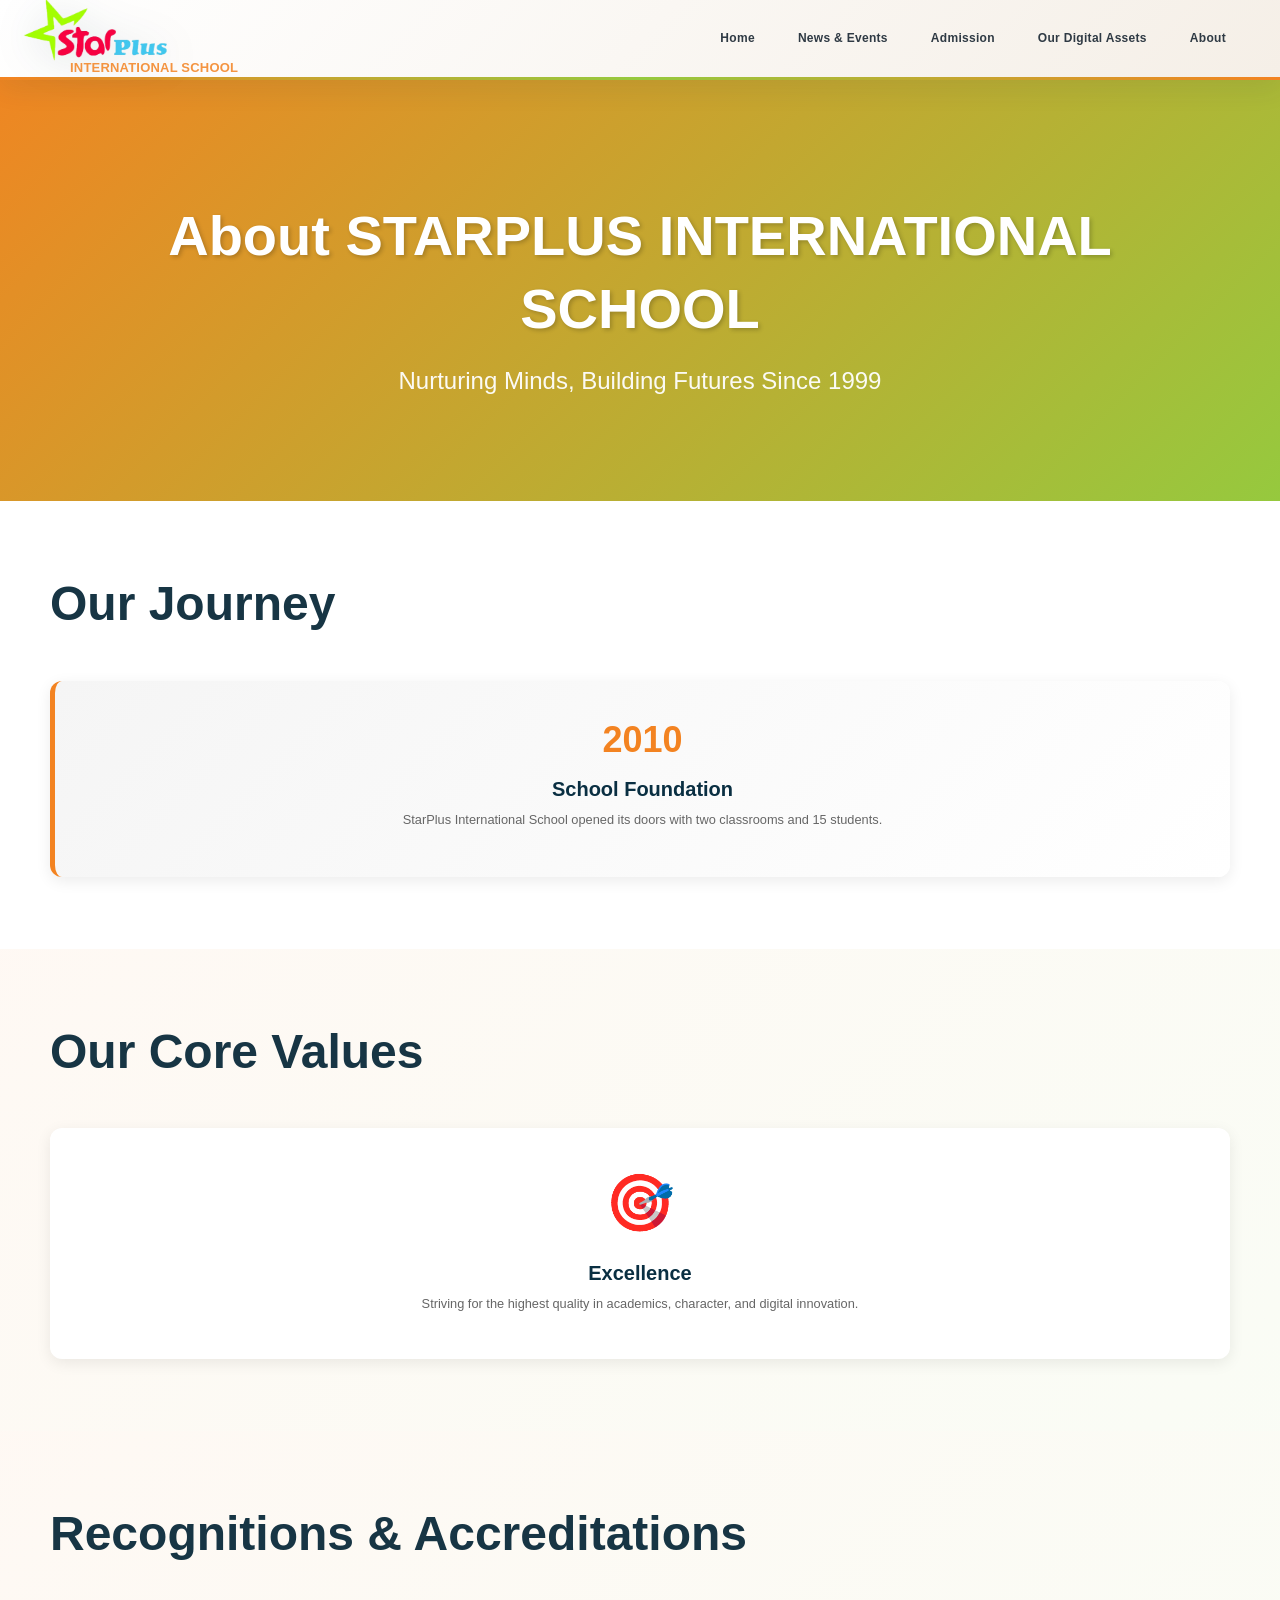
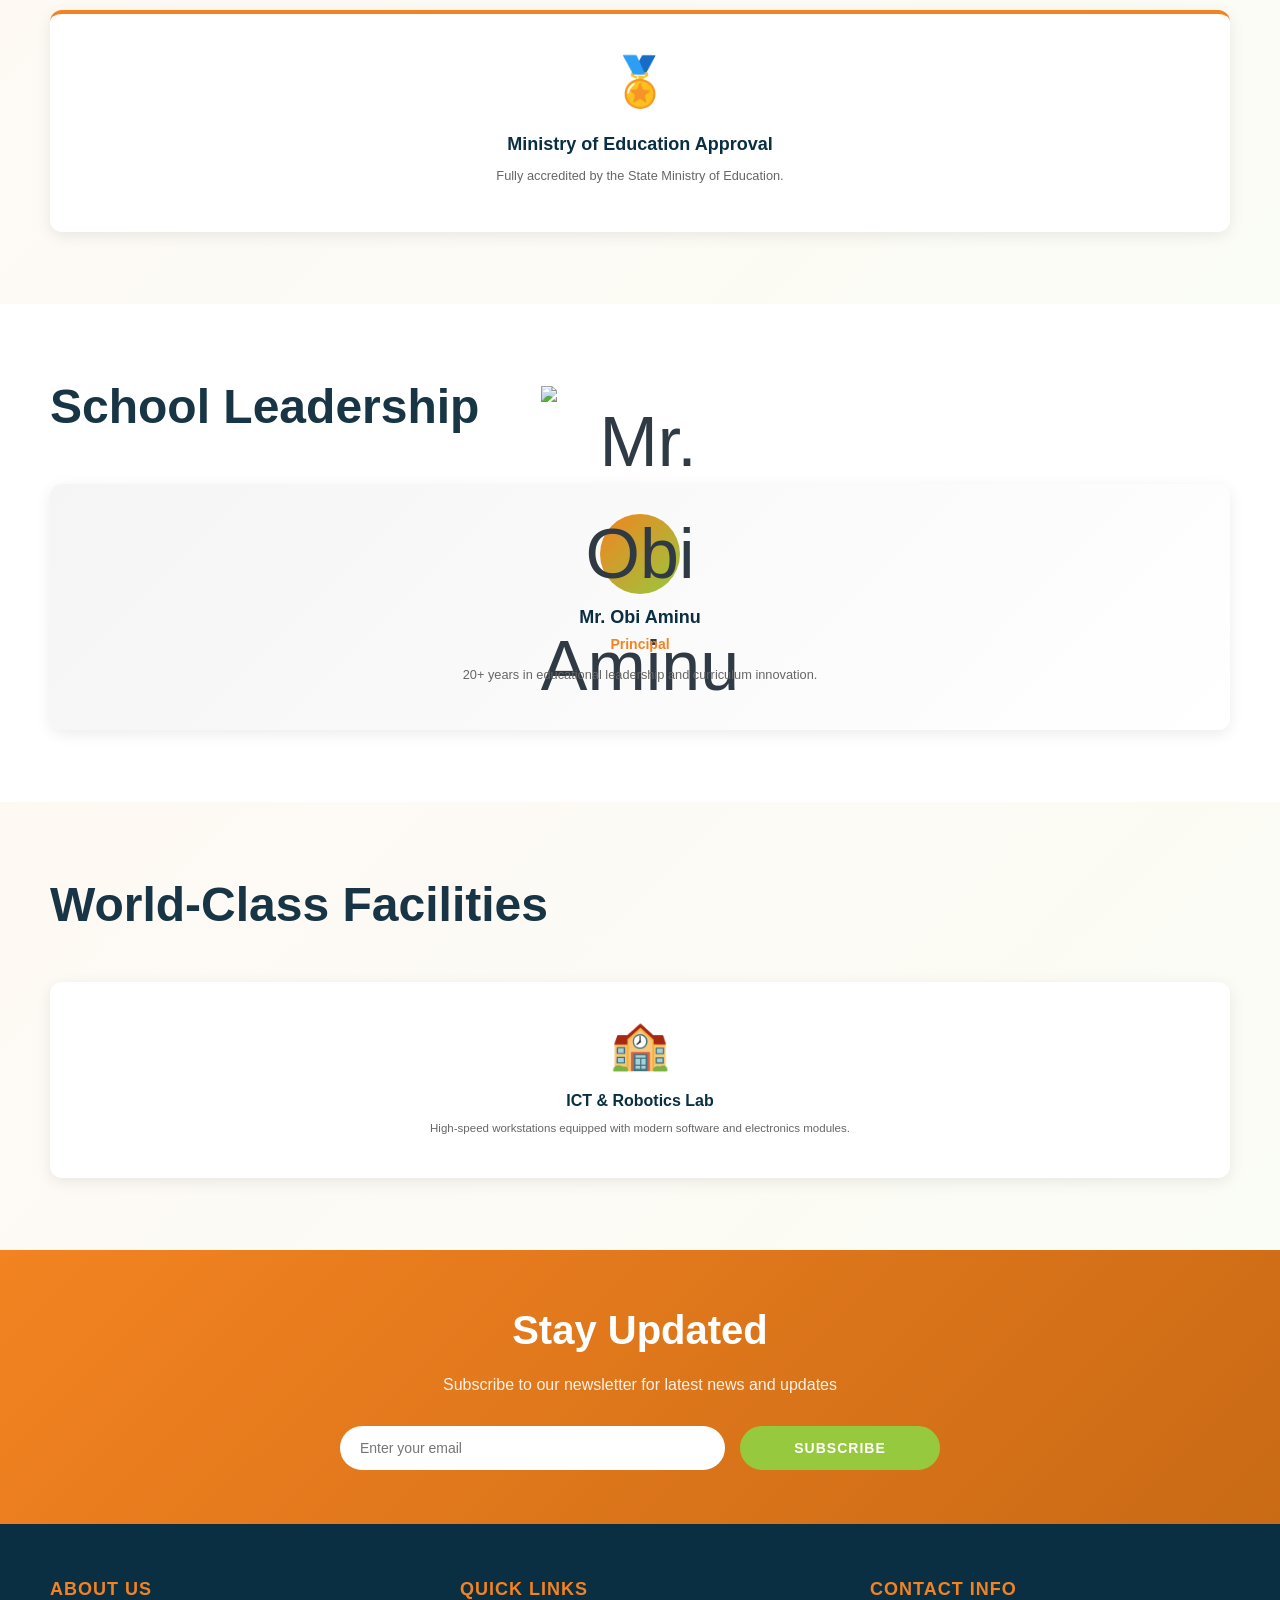
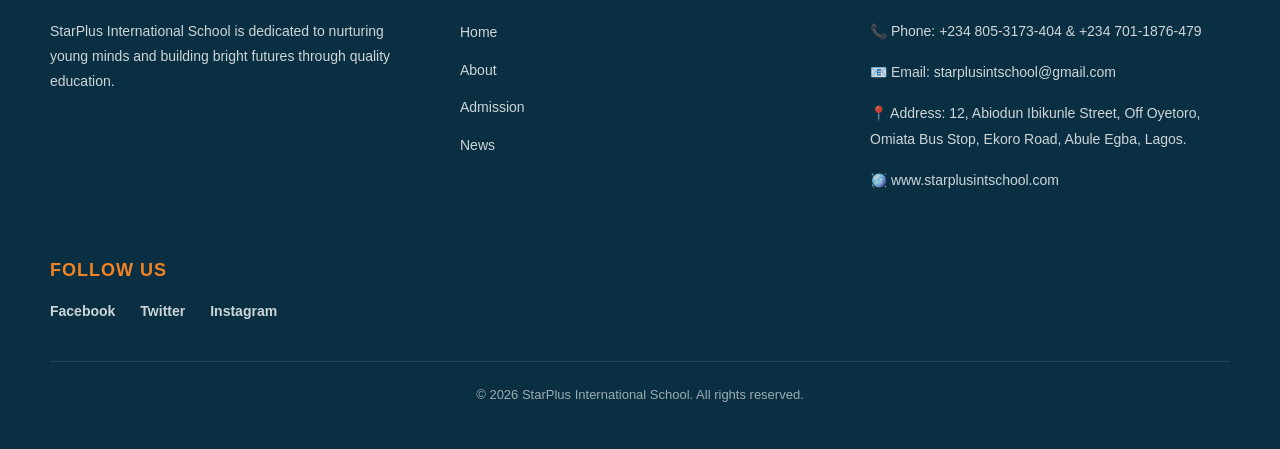
==== Desktop/Star Plus School mod/About.html @ 126be72b "Fix mobile navigation and update scripts" ====
<!doctype html>
<html lang="en">
  <head>
    <meta charset="UTF-8" />
    <meta name="viewport" content="width=device-width, initial-scale=1.0" />
    <title>About StarPlus International School</title>
    <link rel="icon" class="logo1" href="Star Plus Logo2 modified.png" />
    <link rel="stylesheet" href="Welcom Page.css" />
    <link rel="stylesheet" href="Home.css" />
    <link rel="stylesheet" href="About.css" />
  </head>
  <body>
    <div class="wholebody">
      <div class="headtab">
        <div class="name">
          <div class="sch">
            <img
              src="Star Plus Logo2 modified.png"
              alt=""
              class="Stp"
              data-image-key="images.logo"
            />
            <b class="Scho int">INTERNATIONAL SCHOOL</b>
          </div>
        </div>
        <div class="hamburger" id="hamburger">
          <span></span>
          <span></span>
          <span></span>
        </div>
        <div class="Tabs" id="navTabs">
          <a href="index.html">Home</a>
          <a href="news.html">News & Events</a>
          <a href="Admission.html">Admission</a>
          <a href="Digital Assets.html">Our Digital Assets</a>
          <a href="About.html" class="active">About</a>
          <!-- <a href="Welcome Page.html">Sign/Login</a> -->
        </div>
      </div>

      <!-- Hero Section -->
      <div id="hero" class="about-hero">
        <div class="hero-content">
          <h1 data-content-key="about.heroTitle">
            About STARPLUS INTERNATIONAL SCHOOL
          </h1>
          <p data-content-key="about.heroText">
            Nurturing Minds, Building Futures Since 1999
          </p>
        </div>
      </div>

      <!-- School History Section -->
      <div class="history-section">
        <h2 class="section-title" data-content-key="about.journeyHeading">
          Our Journey
        </h2>
        <div class="history-container">
          <div class="history-item">
            <div class="history-year">1999</div>
            <h3>Founded</h3>
            <p>
              STARPLUS INTERNATIONAL SCHOOL was established with a vision to
              provide quality education to primary school students in a
              nurturing environment.
            </p>
          </div>
          <div class="history-item">
            <div class="history-year">2005</div>
            <h3>Expansion</h3>
            <p>
              Added new classrooms and modern facilities to accommodate growing
              student population and enhance learning experience.
            </p>
          </div>
          <div class="history-item">
            <div class="history-year">2012</div>
            <h3>Technology Integration</h3>
            <p>
              Introduced computer labs and digital learning platforms to
              revolutionize teaching and learning methodologies.
            </p>
          </div>
          <div class="history-item">
            <div class="history-year">2020</div>
            <h3>Digital Transformation</h3>
            <p>
              Successfully transitioned to hybrid learning during pandemic,
              implementing virtual classrooms and online assessment systems.
            </p>
          </div>
          <div class="history-item">
            <div class="history-year">2024</div>
            <h3>Innovation Excellence</h3>
            <p>
              Achieved recognition as one of the best primary schools with
              AI-powered learning and secure digital infrastructure.
            </p>
          </div>
        </div>
      </div>

      <!-- Core Values Section -->
      <div class="values-section">
        <h2 class="section-title" data-content-key="about.valuesHeading">
          Our Core Values
        </h2>
        <div class="values-grid">
          <div class="value-card">
            <div class="value-icon">🎯</div>
            <h3>Excellence</h3>
            <p>
              We strive for excellence in all aspects of education and personal
              development.
            </p>
          </div>
          <div class="value-card">
            <div class="value-icon">🤝</div>
            <h3>Integrity</h3>
            <p>
              We uphold honesty, accountability, and ethical conduct in
              everything we do.
            </p>
          </div>
          <div class="value-card">
            <div class="value-icon">🌍</div>
            <h3>Global Perspective</h3>
            <p>
              We prepare students to thrive as responsible global citizens in a
              diverse world.
            </p>
          </div>
          <div class="value-card">
            <div class="value-icon">💡</div>
            <h3>Innovation</h3>
            <p>
              We embrace creative thinking and modern approaches to education
              and problem-solving.
            </p>
          </div>
          <div class="value-card">
            <div class="value-icon">❤️</div>
            <h3>Compassion</h3>
            <p>
              We foster a caring community where every student feels valued and
              supported.
            </p>
          </div>
          <div class="value-card">
            <div class="value-icon">🏆</div>
            <h3>Achievement</h3>
            <p>
              We celebrate successes and encourage continuous personal and
              academic growth.
            </p>
          </div>
        </div>
      </div>

      <!-- Accreditations & Awards Section -->
      <div class="awards-section">
        <h2 class="section-title" data-content-key="about.awardsHeading">
          Recognitions & Accreditations
        </h2>
        <div class="awards-container">
          <div class="award-card">
            <div class="award-icon">🏆</div>
            <h3>Best Primary School</h3>
            <p>National Education Excellence Award 2023</p>
          </div>
          <div class="award-card">
            <div class="award-icon">⭐</div>
            <h3>Digital Innovation</h3>
            <p>Tech-Forward Education Initiative 2024</p>
          </div>
          <div class="award-card">
            <div class="award-icon">✅</div>
            <h3>ISO Certified</h3>
            <p>Quality Management System ISO 9001:2015</p>
          </div>
          <div class="award-card">
            <div class="award-icon">🌟</div>
            <h3>Top Performer</h3>
            <p>Student Achievement Index 2024</p>
          </div>
        </div>
      </div>

      <!-- Leadership Section -->
      <div class="leadership-section">
        <h2 class="section-title" data-content-key="about.leadershipHeading">
          School Leadership
        </h2>
        <div class="leadership-grid">
          <div class="leader-card">
            <div class="leader-image">👨‍💼</div>
            <h3>Mr. Obi Aminu</h3>
            <p class="leader-title">Principal</p>
            <p class="leader-bio">
              20+ years of experience in educational leadership and curriculum
              innovation. Founder and visionary behind StarPlus' success.
            </p>
          </div>
          <div class="leader-card">
            <div class="leader-image">👩‍💼</div>
            <h3>Mrs. Chinyere Okafor</h3>
            <p class="leader-title">Vice Principal (Academics)</p>
            <p class="leader-bio">
              Expert in curriculum development with focus on student-centered
              learning approaches and academic excellence.
            </p>
          </div>
          <div class="leader-card">
            <div class="leader-image">👨‍💼</div>
            <h3>Dr. Adedayo Ogunbayo</h3>
            <p class="leader-title">Director of Technology</p>
            <p class="leader-bio">
              PhD in Educational Technology, driving digital transformation and
              innovation in teaching methodologies.
            </p>
          </div>
        </div>
      </div>

      <!-- Facilities Showcase -->
      <div class="facilities-showcase">
        <h2 class="section-title" data-content-key="about.facilitiesHeading">
          World-Class Facilities
        </h2>
        <div class="facilities-grid">
          <div class="facility-showcase">
            <div class="facility-img">🏫</div>
            <h3>Modern Classrooms</h3>
            <p>
              16 multimedia-equipped classrooms with interactive whiteboards and
              ergonomic furniture.
            </p>
          </div>
          <div class="facility-showcase">
            <div class="facility-img">📚</div>
            <h3>Digital Library</h3>
            <p>
              5000+ physical books and access to online learning resources and
              educational databases.
            </p>
          </div>
          <div class="facility-showcase">
            <div class="facility-img">🔬</div>
            <h3>Science Labs</h3>
            <p>
              Fully equipped laboratories for Physics, Chemistry, and Biology
              with latest equipment.
            </p>
          </div>
          <div class="facility-showcase">
            <div class="facility-img">💻</div>
            <h3>Computer Centers</h3>
            <p>
              2 fully networked computer labs with high-speed internet and
              specialized software.
            </p>
          </div>
          <div class="facility-showcase">
            <div class="facility-img">🎨</div>
            <h3>Art Studios</h3>
            <p>
              Creative spaces for visual arts, music, and drama with
              professional equipment.
            </p>
          </div>
          <div class="facility-showcase">
            <div class="facility-img">⚽</div>
            <h3>Sports Complex</h3>
            <p>
              Full-sized sports field, basketball court, and indoor games arena.
            </p>
          </div>
        </div>
      </div>

      <!-- Newsletter Section -->
      <div class="newsletter-section">
        <h2>Stay Updated</h2>
        <p>Subscribe to our newsletter for latest news and updates</p>
        <form class="newsletter-form">
          <input type="email" placeholder="Enter your email" required />
          <button type="submit">Subscribe</button>
        </form>
      </div>

      <!-- Footer -->
      <footer class="footer">
        <div class="footer-content">
          <div class="footer-section">
            <h4>About Us</h4>
            <p>
              StarPlus International School is dedicated to nurturing young
              minds and building bright futures through quality education.
            </p>
          </div>
          <div class="footer-section">
            <h4>Quick Links</h4>
            <ul>
              <li><a href="index.html">Home</a></li>
              <li><a href="About.html">About</a></li>
              <li><a href="Admission.html">Admission</a></li>
              <li><a href="news.html">News</a></li>
            </ul>
          </div>
          <div class="footer-section">
            <h4>Contact Info</h4>
            <p>📞 Phone: +234 805-3173-404 & +234 701-1876-479</p>
            <p>📧 Email: starplusintschool@gmail.com</p>
            <p>
              📍 Address: 12, Abiodun Ibikunle Street, Off Oyetoro, Omiata Bus
              Stop, Ekoro Road, Abule Egba, Lagos.
            </p>
            <p>🪩 www.starplusintschool.com</p>
          </div>
          <div class="footer-section">
            <h4>Follow Us</h4>
            <div class="social-links">
              <a href="#">Facebook</a>
              <a href="#">Twitter</a>
              <a href="#">Instagram</a>
            </div>
          </div>
        </div>
        <div class="footer-bottom">
          <p>&copy; 2026 StarPlus International School. All rights reserved.</p>
        </div>
      </footer>

      <!-- Back to Top Button -->
      <a href="#hero"><button class="back-to-top" id="backToTop">↑</button></a>
    </div>
    <!-- Correct Sequential Script Loading -->
    <script src="content-store.js"></script>
    <script src="content-manager.js"></script>
    <script src="app.js"></script>
    <script src="About.js"></script>
    <!-- Ensure this is included -->
    <script src="Home.js"></script>
  </body>
</html>
---- Desktop/Star Plus School mod/Home.css ----
/* ============================================
   PROFESSIONAL RESPONSIVE DESIGN SYSTEM v1.0
   Production-Ready CSS for Dominion Primary School
   ============================================ */

/* CSS Reset & Base Styles */
* {
  margin: 0;
  padding: 0;
  box-sizing: border-box;
}

html {
  scroll-behavior: smooth;
  font-size: 16px;
  scrollbar-width: none; /* Firefox */
  -ms-overflow-style: none; /* IE and Edge */
}

html::-webkit-scrollbar {
  display: none; /* Chrome, Safari and Opera */
}

body {
  font-family: "Segoe UI", Tahoma, Geneva, Verdana, sans-serif;
  line-height: 1.6;
  color: var(--text-dark);
  background: linear-gradient(180deg, var(--surface) 0%, #f8f5ef 100%);
}

/* Color Palette */
:root {
  --primary: #f38321;
  --primary-dark: #c96a15;
  --secondary: #96c93e;
  --secondary-dark: #769d2d;
  --accent: #f38321;
  --dark-blue: #0a2f42;
  --ink: #173544;
  --muted: #64707b;
  --surface: #fcfaf7;
  --surface-alt: #f5efe7;
  --surface-soft: #f4f8ea;
  --light-gray: #f5f5f5;
  --white: #ffffff;
  --text-dark: #2f3a44;
  --text-light: #6b7280;
  --border-light: #e8e1d8;
  --shadow-sm: 0 2px 8px rgba(23, 53, 68, 0.08);
  --shadow-md: 0 5px 15px rgba(23, 53, 68, 0.12);
  --shadow-lg: 0 10px 30px rgba(23, 53, 68, 0.16);
  --transition: all 0.3s cubic-bezier(0.4, 0, 0.2, 1);
}

/* ============================================
   TYPOGRAPHY & GENERAL STYLES
   ============================================ */
h1,
h2,
h3,
h4,
h5,
h6 {
  font-weight: 600;
  line-height: 1.3;
  margin-bottom: 1rem;
}

p {
  margin-bottom: 1rem;
  line-height: 1.7;
}

a {
  color: var(--primary);
  text-decoration: none;
  transition: var(--transition);
}

a:hover {
  color: var(--primary-dark);
}

/* ============================================
   CONTAINER & LAYOUT
   ============================================ */

.wholebody {
  width: 100%;
  margin: 0;
  padding: 0;
  overflow-x: hidden;
  background: var(--white);
}

.container {
  width: 100%;
  max-width: 1400px;
  margin: 0 auto;
  padding: 0 20px;
}

/* ============================================
   HEADER & NAVIGATION
   ============================================ */
.headtab {
  height: clamp(50px, 20vh, 80px);
  width: 100%;
  display: flex;
  align-items: center;
  justify-content: space-between;
  padding: clamp(8px, 1.5vh, 14px) clamp(15px, 4vw, 40px);
  background: linear-gradient(135deg, var(--white) 0%, var(--surface-alt) 100%);
  box-shadow: 0 8px 28px rgba(23, 53, 68, 0.09);
  position: fixed;
  top: 0;
  z-index: 100;
  transition: var(--transition);
  border-bottom: 3px solid transparent;
  border-image: linear-gradient(
      90deg,
      var(--primary),
      var(--secondary),
      var(--primary)
    )
    1;
  backdrop-filter: blur(10px);
  -webkit-backdrop-filter: blur(10px);
}

.headtab:hover {
  box-shadow: 0 12px 36px rgba(243, 131, 33, 0.12);
}

.name {
  top: 15px;
  left: -4px;
  display: flex;
  align-items: center;
  gap: clamp(10px, 2.2vw, 18px);
  flex-shrink: 0;
  cursor: pointer;
  transition: var(--transition);
  transform: scaleX(1);
  color: #f38321;
}

/* .name:hover {
  transform: translateY(-2px);
} */

.name img {
  height: clamp(38px, 6vh, 60px);
  width: auto;
  object-fit: contain;
  filter: drop-shadow(0 2px 8px rgba(10, 47, 66, 0.15));
  transition: var(--transition);
}

.name img:hover {
  filter: drop-shadow(0 4px 12px rgba(243, 131, 33, 0.25));
}

.sch {
  display: flex;
  flex-direction: column;
  gap: 2px;
  justify-content: center;
  margin-left: -70px;
  margin-top: 10px;
}

.Stp {
  transform: scale(2.5);
  /* margin-top: -18px; */
}

.sch b {
  font-size: clamp(8px, 1.5vw, 13px);
  color: var(--ink);
  font-weight: 800;
  letter-spacing: 0.2px;
  margin-bottom: 1px;
}

.Scho {
  margin-top: -5px;
  font-size: clamp(8px, 1vw, 10px);
  color: #f38321 !important;
  font-weight: 700;
  letter-spacing: 1.2px;
  text-transform: uppercase;
  opacity: 0.85;
  transition: var(--transition);
  margin-left: 100px;
  -webkit-text-fill-color: #f38321 !important;
  background: none !important;
  -webkit-background-clip: initial !important;
  background-clip: initial !important;
  /* line-height: 1.1; */
}

.int {
  color: #f38321;
}
.sch:hover .Scho {
  opacity: 1;
  color: #f38321 !important;
  -webkit-text-fill-color: #f38321 !important;
}


.Tabs {
  left: 5px;
  display: flex;
  gap: 1px;
  flex-wrap: nowrap;
  justify-content: flex-end;
  align-items: center;
  list-style: none;
  overflow-x: auto;
  scroll-behavior: smooth;
  -webkit-overflow-scrolling: touch;
}

.Tabs a {
  font-size: clamp(10px, 1.2vw, 12px);
  font-weight: 600;
  color: var(--text-dark);
  padding: clamp(6px, 1.2vh, 9px) clamp(10px, 1.8vw, 16px);
  border-radius: 6px;
  transition: var(--transition);
  white-space: nowrap;
  position: relative;
  overflow: hidden;
  text-decoration: none;
  letter-spacing: 0.3px;
  display: inline-flex;
  align-items: center;
  justify-content: center;
  min-height: 36px;
}

.Tabs a::before {
  content: "";
  position: absolute;
  left: 0;
  bottom: 0;
  width: 0;
  height: 3px;
  background: linear-gradient(90deg, var(--primary), var(--secondary));
  transition: width 0.3s cubic-bezier(0.4, 0, 0.2, 1);
  border-radius: 2px;
}

.Tabs a:hover {
  color: var(--ink);
  background: linear-gradient(
    135deg,
    rgba(243, 131, 33, 0.08),
    rgba(150, 201, 62, 0.06)
  );
  transform: translateY(-3px);
  box-shadow: 0 4px 12px rgba(23, 53, 68, 0.08);
}

.Tabs a:hover::before {
  width: 100%;
}

.Tabs a:active {
  transform: translateY(0);
}

/* Active state for current page */
.Tabs a.active {
  color: var(--ink);
  background: linear-gradient(
    135deg,
    rgba(243, 131, 33, 0.1),
    rgba(150, 201, 62, 0.07)
  );
  font-weight: 700;
  box-shadow: 0 4px 12px rgba(23, 53, 68, 0.08);
}

.Tabs a.active::before {
  width: 100%;
  height: 4px;
  background: linear-gradient(90deg, var(--secondary), var(--primary));
}

/* ============================================
   HERO SECTION (BODYPAGE)
   ============================================ */
.bodypage {
  height: 100vh;
  background:
    linear-gradient(rgba(0, 0, 0, 0.7), rgba(0, 0, 0, 0.7)),
    url("./Star\ Plus\ Image\ 1.png");
  background-attachment: fixed;
  background-size: cover;
  background-position: center;
  display: flex;
  flex-direction: column;
  justify-content: center;
  align-items: center;
  padding: clamp(20px, 5vh, 40px);
  min-height: 100vh;
  position: relative;
  overflow: hidden;
}

.bodypage::before {
  content: "";
  position: absolute;
  top: 0;
  left: 0;
  right: 0;
  bottom: 0;
  background: radial-gradient(
    blur(50px) at center,
    transparent 0%,
    rgba(0, 0, 0, 0.4) 100%
  );
  pointer-events: none;
}

.welcome {
  text-align: center;
  max-width: 900px;
  display: flex;
  flex-direction: column;
  align-items: center;
  justify-content: center;
  gap: clamp(15px, 3vh, 30px);
  margin-top: 7em;
  z-index: 2;
  animation: fadeInUp 0.8s ease-out;
}

@keyframes fadeInUp {
  from {
    opacity: 0;
    transform: translateY(30px);
  }
  to {
    opacity: 1;
    transform: translateY(0);
  }
}

.Weld {
  color: var(--white);
  text-align: center;
  font-size: clamp(2rem, 6vw, 4.5rem);
  background: linear-gradient(30deg, #f38321, #96c93e, #f38321, #96c93e);
  background-size: 800% 800%;
  -webkit-background-clip: text;
  -webkit-text-fill-color: transparent;
  background-clip: text;
  animation: glowGradient 30s ease infinite;
  margin: 0;
  font-weight: 700;
  letter-spacing: -1px;
}

.description {
  color: rgba(255, 255, 255, 0.95);
  text-align: center;
  font-size: clamp(14px, 1.8vw, 18px);
  width: 100%;
  max-width: 850px;
  margin: 0 auto;
  line-height: 1.8;
  font-weight: 300;
  letter-spacing: 0.5px;
}

.cta-button {
  padding: clamp(10px, 2vw, 14px) clamp(25px, 4vw, 40px);
  font-size: clamp(13px, 1.5vw, 16px);
  color: var(--white);
  background: linear-gradient(135deg, var(--secondary) 0%, var(--primary) 100%);
  border: none;
  border-radius: 10px;
  cursor: pointer;
  display: inline-flex;
  justify-content: center;
  align-items: center;
  text-align: center;
  font-weight: 600;
  /* transition: var(--transition); */
  text-decoration: none;
  /* box-shadow: 0 4px 15px rgba(243, 131, 33, 0.3); */
  text-transform: uppercase;
  letter-spacing: 1px;
}

.cta-button:hover {
  transform: translateY(-3px);
  color: #f1f1f1;
  /* box-shadow: 0 8px 25px rgba(243, 131, 33, 0.45); */
}

.cta-button:active {
  transform: translateY(-1px);
}

@keyframes glowGradient {
  0%,
  100% {
    background-position: 0% 50%;
  }
  50% {
    background-position: 100% 50%;
  }
}

.motto{
  color: white;
  /* margin-top: -10px; */
  
}

.motto{
  color: white;
  font-weight: 700;
}
/* ============================================
   MISSION/VISION/ACHIEVEMENT/DISCIPLINE
   ============================================ */
.firstpart {
  display: grid;
  grid-template-columns: repeat(2, 1fr);
  gap: clamp(20px, 4vw, 40px);
  padding: clamp(40px, 8vh, 80px) clamp(20px, 5vw, 50px);
 background: 
    linear-gradient(rgba(255, 255, 255, 0.895), rgba(255, 255, 255, 0.881)),
    url(./School\ background1.jpg);
    background-size: contain; 
  background-repeat: repeat;
  background-position: center;
  min-height: 100vh; 
  max-width: 1400px;
  margin: 0 auto;
  justify-items: center;
  align-items: center;
}

.mission,
.vision,
.achievement,
.discipline {
  display: flex;
  flex-direction: column;
  justify-content: center;
  align-items: center;
  padding: clamp(25px, 4vw, 40px);
  border-radius: 12px;
  text-align: center;
  color: var(--white);
  min-height: clamp(200px, 30vh, 280px);
  transition: var(--transition);
  cursor: pointer;
  position: relative;
  overflow: hidden;
}

.mission::before,
.vision::before,
.achievement::before,
.discipline::before {
  content: "";
  position: absolute;
  top: -50%;
  right: -50%;
  width: 100%;
  height: 100%;
  /* background: radial-gradient(
    circle,
    rgba(255, 255, 255, 0.1) 0%,
    transparent 70%
  ); */
  transition: var(--transition);
  pointer-events: none;
}

.mission:hover::before,
.vision:hover::before,
.achievement:hover::before,
.discipline:hover::before {
  top: -25%;
  right: -25%;
}

.mission {
  background: rgba(0, 140, 255, 0.758);
}

.mission:hover {
  transform: translateY(-12px);
  /* box-shadow: 0 15px 40px rgba(10, 47, 66, 0.3); */
}

.vision {
  background: rgba(0, 140, 255, 0.758);;
}

.vision:hover {
  transform: translateY(-12px);
  /* box-shadow: 0 15px 40px rgba(243, 131, 33, 0.25); */
}

.achievement {
  background: rgba(0, 140, 255, 0.758);;
}

.achievement:hover {
  transform: translateY(-12px);
  /* box-shadow: 0 15px 40px rgba(243, 131, 33, 0.25); */
}

.discipline {
  background: rgba(0, 140, 255, 0.758);
}

.discipline:hover {
  transform: translateY(-12px);
  /* box-shadow: 0 15px 40px rgba(34, 58, 17, 0.3); */
}

.miss,
.vis,
.ach,
.disc {
  color: var(--white);
  font-size: clamp(16px, 2.5vw, 24px);
  font-weight: 700;
  margin-bottom: clamp(10px, 2vh, 20px);
  /* text-decoration: underline; */
  text-decoration-thickness: 20px;
  text-underline-offset: 8px;
  position: relative;
  z-index: 1;
}

.mission-text,
.vision-text,
.achievement-text,
.discipline-text {
  font-size: clamp(12px, 1.8vw, 16px);
  line-height: 1.7;
  margin: 0;
  position: relative;
  z-index: 1;
  font-weight: 500;
}

/* ============================================
   STATISTICS SECTION
   ============================================ */
.statistics-section {
  padding: clamp(50px, 8vh, 100px) clamp(20px, 5vw, 50px);
  background: linear-gradient(
    135deg,
    var(--primary) 0%,
    var(--primary-dark) 100%
  );
  text-align: center;
  position: relative;
  overflow: hidden;
}

.statistics-section::before {
  content: "";
  position: absolute;
  top: -50%;
  left: -50%;
  width: 200%;
  height: 200%;
  background: radial-gradient(
    circle,
    rgba(255, 255, 255, 0.1) 1px,
    transparent 1px
  );
  background-size: 50px 50px;
  animation: float 20s linear infinite;
  pointer-events: none;
}

@keyframes float {
  0% {
    transform: translate(0, 0);
  }
  100% {
    transform: translate(50px, 50px);
  }
}

.section-title {
  font-size: clamp(28px, 6vw, 48px);
  color: var(--ink);
  margin-bottom: clamp(30px, 5vh, 60px);
  font-weight: 700;
  position: relative;
  z-index: 1;
}

.why1 {
  color: var(--white);
  text-shadow: 2px 2px 4px rgba(0, 0, 0, 0.2);
}

.stats-container {
  display: grid;
  grid-template-columns: repeat(
    auto-fit,
    minmax(clamp(150px, 20vw, 200px), 1fr)
  );
  gap: clamp(20px, 4vw, 40px);
  max-width: 1400px;
  margin: 0 auto;
  position: relative;
  z-index: 1;
}

.stat-card {
  background: rgba(255, 255, 255, 0.14);
  backdrop-filter: blur(30px);
  -webkit-backdrop-filter: blur(30px);
  padding: clamp(25px, 4vw, 45px);
  border-radius: 16px;
  border: 1px solid rgba(255, 255, 255, 0.28);
  transition: var(--transition);
  cursor: pointer;
  position: relative;
  overflow: hidden;
}

.stat-card::before {
  content: "";
  position: absolute;
  top: 0;
  left: -100%;
  width: 100%;
  height: 100%;
  background: linear-gradient(
    90deg,
    transparent,
    rgba(255, 255, 255, 0.1),
    transparent
  );
  transition: left 0.5s ease;
}

.stat-card:hover::before {
  left: 100%;
}

.stat-card:hover {
  transform: translateY(-15px);
  background: rgba(255, 255, 255, 0.18);
  box-shadow: 0 20px 50px rgba(0, 0, 0, 0.3);
  border-color: rgba(255, 255, 255, 0.4);
}

.stat-number {
  font-size: clamp(32px, 6vw, 56px);
  color: white !important;
  -webkit-text-fill-color: white !important;
  background: none !important;
  background-clip: initial !important;
  margin-bottom: clamp(8px, 2vh, 15px);
  font-weight: 800;
  letter-spacing: -1px;
}

.stat-label {
  color: rgba(255, 255, 255, 0.95);
  font-size: clamp(13px, 2vw, 16px);
  margin: 0;
  font-weight: 500;
  letter-spacing: 0.5px;
}

/* ============================================
   FACILITIES SECTION
   ============================================ */
.facilities-section {
  padding: clamp(50px, 8vh, 100px) clamp(20px, 5vw, 50px);
  background: var(--light-gray);
}

.facilities-grid {
  display: grid;
  grid-template-columns: repeat(
    auto-fit,
    minmax(clamp(200px, 25vw, 300px), 1fr)
  );
  gap: clamp(25px, 4vw, 40px);
  max-width: 1400px;
  margin: 0 auto;
}

.facility-card {
  background: linear-gradient(
    180deg,
    var(--white) 0%,
    var(--surface-soft) 100%
  );
  padding: clamp(30px, 5vw, 45px);
  border-radius: 16px;
  text-align: center;
  box-shadow: var(--shadow-md);
  transition: var(--transition);
  border-top: 5px solid var(--secondary);
  position: relative;
  overflow: hidden;
}

.facility-card::before {
  content: "";
  position: absolute;
  top: 0;
  left: 0;
  right: 0;
  height: 4px;
  background: linear-gradient(
    90deg,
    var(--secondary),
    var(--primary),
    var(--secondary)
  );
  background-size: 200% 100%;
  animation: slideGradient 3s ease infinite;
}

@keyframes slideGradient {
  0%,
  100% {
    background-position: 0% center;
  }
  50% {
    background-position: 100% center;
  }
}

.facility-card:hover {
  transform: translateY(-20px);
  box-shadow: 0 25px 50px rgba(0, 0, 0, 0.15);
}

.facility-icon {
  font-size: clamp(40px, 8vw, 70px);
  margin-bottom: clamp(15px, 3vh, 25px);
  animation: float 3s ease-in-out infinite;
  display: inline-block;
}

@keyframes float {
  0%,
  100% {
    transform: translateY(0px);
  }
  50% {
    transform: translateY(-15px);
  }
}

.facility-card h3 {
  font-size: clamp(16px, 2.5vw, 22px);
  color: var(--dark-blue);
  margin-bottom: clamp(10px, 2vh, 15px);
  font-weight: 700;
}

.facility-card p {
  color: var(--text-light);
  font-size: clamp(13px, 1.5vw, 15px);
  line-height: 1.7;
}

/* ============================================
   PROGRAMS SECTION
   ============================================ */
.programs-section {
  /* padding: clamp(50px, 8vh, 100px) clamp(20px, 5vw, 50px); */
   background: 
    linear-gradient(rgba(245, 243, 243, 0.895), rgba(249, 245, 245, 0.968)),
    url(./School\ Background2.jpg);
    background-size: contain; 
  background-repeat: repeat;
  background-position: center;
  /* min-height: 100vh;  */
  /* max-width: 1400px; */
  /* margin: 0 auto; */
  /* justify-items: center; */
  /* align-items: center;; */
}

.programs-grid {
  display: grid;
  grid-template-columns: repeat(
    auto-fit,
    minmax(clamp(200px, 25vw, 300px), 1fr)
  );
  gap: clamp(25px, 4vw, 40px);
  max-width: 1400px;
  margin: 0 auto;
}

.program-card {
  background: linear-gradient(
    135deg,
    var(--primary) 0%,
    var(--primary-dark) 100%
  );
  padding: clamp(35px, 5vw, 50px);
  border-radius: 16px;
  color: var(--white);
  text-align: center;
  transition: var(--transition);
  cursor: pointer;
  position: relative;
  overflow: hidden;
  box-shadow: var(--shadow-md);
}

.program-card::before {
  content: "";
  position: absolute;
  top: 0;
  left: -100%;
  width: 100%;
  height: 100%;
  background: rgba(255, 255, 255, 0.1);
  transition: left 0.3s ease;
}

.program-card:hover {
  transform: scale(1.05) translateY(-15px);
  box-shadow: 0 25px 50px rgba(243, 131, 33, 0.25);
}

.program-card:hover::before {
  left: 100%;
}

.program-card h3 {
  font-size: clamp(16px, 2.5vw, 22px);
  margin-bottom: clamp(12px, 2vh, 20px);
  color: white;
  font-weight: 700;
}

.program-card p {
  font-size: clamp(13px, 1.5vw, 15px);
  line-height: 1.8;
  color: rgba(255, 255, 255, 0.9);
}

/* ============================================
   TESTIMONIALS SECTION
   ============================================ */
.testimonials-section {
  padding: clamp(50px, 8vh, 100px) clamp(20px, 5vw, 50px);
  background: var(--white);
}

.testimonials-container {
  display: grid;
  grid-template-columns: repeat(
    auto-fit,
    minmax(clamp(200px, 25vw, 300px), 1fr)
  );
  gap: clamp(25px, 4vw, 40px);
  max-width: 1400px;
  margin: 0 auto;
}

.testimonial-card {
  background: var(--light-gray);
  padding: clamp(25px, 4vw, 35px);
  border-radius: 12px;
  border-left: 5px solid var(--secondary);
  box-shadow: var(--shadow-sm);
  transition: var(--transition);
  position: relative;
}

.testimonial-card::before {
  content: '"';
  position: absolute;
  top: -15px;
  left: 15px;
  font-size: 60px;
  color: var(--primary);
  opacity: 0.2;
}

.testimonial-card:hover {
  transform: translateY(-10px);
  /* box-shadow: 0 15px 35px rgba(243, 131, 33, 0.12); */
}

.testimonial-text {
  font-size: clamp(13px, 1.5vw, 15px);
  color: var(--text-dark);
  font-style: italic;
  margin-bottom: clamp(12px, 2vh, 20px);
  line-height: 1.8;
}

.testimonial-author {
  font-size: clamp(14px, 1.8vw, 16px);
  color: var(--dark-blue);
  margin-bottom: 5px;
  font-weight: 700;
}

.testimonial-role {
  font-size: clamp(12px, 1.3vw, 13px);
  color: var(--text-light);
  margin: 0;
}

/* ============================================
   NEWSLETTER SECTION
   ============================================ */
.newsletter-section {
  padding: clamp(40px, 6vh, 80px) clamp(20px, 5vw, 50px);
  background: linear-gradient(
    135deg,
    var(--primary) 0%,
    var(--primary-dark) 100%
  );
  text-align: center;
  position: relative;
  overflow: hidden;
}

.newsletter-section h2 {
  font-size: clamp(24px, 5vw, 40px);
  color: var(--white);
  margin-bottom: clamp(10px, 2vh, 15px);
  font-weight: 700;
}

.newsletter-section p {
  font-size: clamp(13px, 1.8vw, 16px);
  color: rgba(255, 255, 255, 0.9);
  margin-bottom: clamp(20px, 3vh, 35px);
}

.newsletter-form {
  display: flex;
  gap: clamp(10px, 2vw, 15px);
  max-width: 600px;
  margin: 0 auto;
  flex-wrap: wrap;
  justify-content: center;
}

.newsletter-form input {
  flex: 1;
  min-width: clamp(200px, 40vw, 350px);
  padding: clamp(10px, 1.5vw, 14px) clamp(15px, 2.5vw, 20px);
  border: none;
  border-radius: 50px;
  font-size: clamp(12px, 1.5vw, 14px);
  transition: var(--transition);
}

.newsletter-form input:focus {
  outline: none;
  box-shadow: 0 0 0 3px rgba(255, 255, 255, 0.2);
}

.newsletter-form button {
  padding: 10px;
  width: 200px;
  background: var(--secondary);
  color: var(--white);
  border: 2px solid var(--secondary);
  border-radius: 50px;
  cursor: pointer;
  font-weight: 700;
  transition: var(--transition);
  font-size: clamp(12px, 1.5vw, 14px);
  text-transform: uppercase;
  letter-spacing: 1px;
}

.newsletter-form button:hover {
  background: transparent;
  color: var(--secondary);
  transform: scale(1.05);
}

.newsletter-form button:active {
  transform: scale(0.98);
}

/* ============================================
   FOOTER
   ============================================ */
.footer {
  background: var(--dark-blue);
  color: var(--white);
  padding: clamp(40px, 6vh, 80px) clamp(20px, 5vw, 50px) clamp(20px, 3vh, 30px);
}

.footer-content {
  display: grid;
  grid-template-columns: repeat(
    auto-fit,
    minmax(clamp(200px, 22vw, 280px), 1fr)
  );
  gap: clamp(30px, 5vw, 50px);
  max-width: 1400px;
  margin: 0 auto clamp(25px, 4vh, 40px);
}

.footer-section h4 {
  font-size: clamp(14px, 2vw, 18px);
  margin-bottom: clamp(12px, 2vh, 20px);
  color: var(--accent);
  font-weight: 700;
  text-transform: uppercase;
  letter-spacing: 1px;
}

.footer-section p {
  font-size: clamp(12px, 1.5vw, 14px);
  line-height: 1.8;
  color: rgba(255, 255, 255, 0.8);
}

.footer-section ul {
  list-style: none;
  padding: 0;
  margin: 0;
}

.footer-section ul li {
  margin-bottom: clamp(8px, 1.5vw, 12px);
}

.footer-section ul li a {
  color: rgba(255, 255, 255, 0.8);
  font-size: clamp(12px, 1.5vw, 14px);
  transition: var(--transition);
  display: inline-flex;
  align-items: center;
}

.footer-section ul li a:hover {
  color: var(--accent);
  padding-left: 8px;
}

.social-links {
  display: flex;
  gap: clamp(15px, 3vw, 25px);
  flex-wrap: wrap;
}

.social-links a {
  color: rgba(255, 255, 255, 0.8);
  font-size: clamp(12px, 1.5vw, 14px);
  font-weight: 600;
  border-bottom: 2px solid transparent;
  transition: var(--transition);
  text-transform: capitalize;
}

.social-links a:hover {
  color: var(--accent);
  border-bottom-color: var(--accent);
}

.footer-bottom {
  border-top: 1px solid rgba(255, 255, 255, 0.1);
  padding-top: clamp(15px, 2.5vh, 25px);
  text-align: center;
  font-size: clamp(11px, 1.3vw, 13px);
  color: rgba(255, 255, 255, 0.6);
}

/* ============================================
   BACK TO TOP BUTTON
   ============================================ */
.back-to-top {
  position: fixed;
  bottom: clamp(15px, 3vw, 30px);
  right: clamp(15px, 3vw, 30px);
  background: linear-gradient(135deg, var(--secondary) 0%, var(--primary) 100%);
  color: var(--white);
  border: none;
  width: clamp(40px, 8vw, 50px);
  height: clamp(40px, 8vw, 50px);
  border-radius: 50%;
  cursor: pointer;
  font-size: clamp(18px, 3vw, 24px);
  display: none;
  align-items: center;
  justify-content: center;
  transition: var(--transition);
  box-shadow: 0 5px 20px rgba(0, 0, 0, 0.3);
  z-index: 1000;
  font-weight: bold;
}

.back-to-top:hover {
  transform: translateY(-8px);
  box-shadow: 0 10px 30px rgba(0, 0, 0, 0.4);
}

.back-to-top:active {
  transform: translateY(-4px);
}

.back-to-top.show {
  display: flex;
}

/* MEDIA QUERY - TABLET & SMALL SCREENS */
@media (max-width: 1024px) {
  .headtab {
    padding: clamp(12px, 2vh, 18px) clamp(15px, 4vw, 30px);
  }

  .name {
    gap: clamp(9px, 2vw, 15px);
    transform: scaleX(0.95);
  }

  .name img {
    height: clamp(38px, 5.5vh, 58px);
  }
}

.Scho {
  font-size: clamp(8px, 1vw, 10px);
}

.Tabs {
  gap: clamp(6px, 1.5vw, 15px);
  flex-wrap: nowrap;
}

.Tabs a {
  font-size: clamp(10px, 1.1vw, 12px);
  padding: clamp(5px, 1vw, 8px) clamp(9px, 1.5vw, 14px);
}

.firstpart {
  grid-template-columns: repeat(2, 1fr);
}

.statistics-section,
.facilities-section,
.programs-section,
.testimonials-section,
.newsletter-section {
  padding: clamp(35px, 6vh, 70px) clamp(15px, 4vw, 40px);
}

@media (max-width: 768px) {
  html {
    font-size: 15px;
  }

  .headtab {
    padding: clamp(10px, 1.5vh, 15px) clamp(12px, 3vw, 20px);
    gap: 15px;
  }

  .name {
    gap: clamp(8px, 1.8vw, 12px);
    transform: scaleX(0.92);
  }

  .name img {
    height: clamp(36px, 5vh, 55px);
  }

  .sch b {
    font-size: clamp(13px, 1.7vw, 16px);
  }

  .Scho {
    font-size: clamp(8px, 0.95vw, 9px);
  }

  .Tabs {
    gap: clamp(3px, 0.9vw, 8px);
    width: auto;
    margin-top: 0;
    justify-content: flex-end;
    flex-wrap: nowrap;
    overflow-x: auto;
  }

  .Tabs a {
    font-size: clamp(9px, 1vw, 10px);
    padding: clamp(4px, 0.8vw, 6px) clamp(7px, 1.2vw, 10px);
    flex-shrink: 0;
  }

  .Tabs a::before {
    height: 2px;
  }

  .bodypage {
    padding: clamp(15px, 4vw, 30px);
  }

  .firstpart {
    grid-template-columns: repeat(2, 1fr);
    gap: clamp(15px, 3vw, 25px);
    padding: clamp(30px, 5vh, 60px) clamp(15px, 3vw, 30px);
  }

  .mission,
  .vision,
  .achievement,
  .discipline {
    min-height: clamp(170px, 25vh, 240px);
    padding: clamp(20px, 3vw, 30px);
  }

  .stats-container,
  .facilities-grid,
  .programs-grid,
  .testimonials-container {
    grid-template-columns: repeat(
      auto-fit,
      minmax(clamp(140px, 40vw, 200px), 1fr)
    );
    gap: clamp(15px, 3vw, 25px);
  }

  .stat-card,
  .facility-card,
  .program-card,
  .testimonial-card {
    padding: clamp(18px, 3vw, 25px);
  }

  .newsletter-form {
    flex-direction: column;
    max-width: 100%;
  }

  .newsletter-form input,
  .newsletter-form button {
    width: 100%;
    min-width: unset;
  }

  .footer-content {
    grid-template-columns: repeat(
      auto-fit,
      minmax(clamp(150px, 40vw, 200px), 1fr)
    );
    gap: clamp(20px, 4vw, 30px);
  }

  .back-to-top {
    bottom: clamp(12px, 2.5vw, 20px);
    right: clamp(12px, 2.5vw, 20px);
  }
}

@media (max-width: 600px) {
  html {
    font-size: 14px;
  }

  .headtab {
    height: clamp(50px, 8vh, 75px);
    padding: clamp(10px, 1.5vh, 14px) clamp(10px, 2.5vw, 15px);
    gap: 10px;
  }

  .name {
    gap: clamp(7px, 1.5vw, 10px);
    min-width: fit-content;
    transform: scaleX(0.9);
  }

  .name img {
    height: clamp(36px, 5vh, 52px);
  }

  .sch b {
    font-size: clamp(12px, 1.6vw, 15px);
    letter-spacing: 0.2px;
  }

  .Scho {
    font-size: clamp(8px, 0.9vw, 9px);
    letter-spacing: 0.8px;
  }

  .Tabs {
    gap: clamp(2px, 0.7vw, 6px);
    width: auto;
    margin-top: 0;
    flex-wrap: nowrap;
    overflow-x: auto;
  }

  .Tabs a {
    font-size: clamp(8px, 0.9vw, 9px);
    padding: clamp(3px, 0.6vw, 5px) clamp(6px, 1vw, 9px);
    border-radius: 4px;
    flex-shrink: 0;
  }

  .Tabs a::before {
    height: 2px;
  }

  .welcome {
    gap: clamp(12px, 2.5vh, 20px);
  }

  .firstpart {
    padding: clamp(20px, 4vh, 40px) clamp(12px, 3vw, 20px);
  }

  .mission,
  .vision,
  .achievement,
  .discipline {
    min-height: clamp(150px, 20vh, 200px);
    padding: clamp(15px, 2.5vw, 22px);
  }

  .miss,
  .vis,
  .ach,
  .disc {
    font-size: clamp(14px, 2vw, 18px);
  }

  .statistics-section::before,
  .program-card::before,
  .facility-card::before {
    display: none;
  }

  .facility-icon {
    animation: none;
  }
}

@media (max-width: 480px) {
  html {
    font-size: 13px;
  }

  .headtab {
    height: clamp(48px, 8vh, 70px);
    padding: clamp(8px, 1.2vh, 12px) clamp(8px, 2vw, 12px);
    gap: 8px;
  }

  .name {
    gap: clamp(6px, 1.2vw, 8px);
    transform: scaleX(0.88);
  }

  .name img {
    height: clamp(32px, 4.5vh, 48px);
  }

  .sch b {
    font-size: clamp(11px, 1.4vw, 13px);
  }

  .Scho {
    font-size: clamp(7px, 0.85vw, 8px);
  }

  .Tabs {
    justify-content: flex-end;
    flex-wrap: nowrap;
    gap: clamp(2px, 0.6vw, 5px);
    overflow-x: auto;
    scroll-behavior: smooth;
  }

  .Tabs a {
    font-size: clamp(7px, 0.8vw, 8px);
    padding: clamp(2px, 0.4vh, 4px) clamp(5px, 0.8vw, 7px);
    flex-shrink: 0;
  }

  .firstpart {
    grid-template-columns: 1fr;
  }

  .stats-container,
  .facilities-grid,
  .programs-grid,
  .testimonials-container {
    grid-template-columns: 1fr;
  }

  .section-title {
    font-size: clamp(22px, 5vw, 32px);
  }

  .program-card:hover {
    transform: scale(1.02) translateY(-10px);
  }

  .facility-card:hover {
    transform: translateY(-12px);
  }

  .newsletter-section {
    padding: clamp(30px, 5vh, 50px) clamp(12px, 3vw, 20px);
  }

  .footer-section h4 {
    font-size: clamp(12px, 1.8vw, 15px);
  }

  .back-to-top {
    bottom: 12px;
    right: 12px;
  }
}

/*   HAMBURGER MENU STYLES */
.hamburger {
  display: none;
  flex-direction: column;
  cursor: pointer;
  gap: 3px;
  z-index: 100;
  margin-top: 20px;
}

.hamburger span {
  width: 25px;
  height: 3px;
  background: var(--dark-blue);
  border-radius: 3px;
  transition: all 0.3s ease;
  border-radius: 10px;
}

.hamburger.active span:nth-child(1) {
  transform: rotate(60deg) translate(9px, 9px);
}

.hamburger.active span:nth-child(2) {
  opacity: 0;
}

.hamburger.active span:nth-child(3) {
  transform: rotate(-60deg) translate(-3px, -5px);
}

@media (max-width: 768px) {
  .hamburger {
    display: flex;
  }

  .Tabs {
    position: absolute;
    top: clamp(50px, 8vh, 80px);
    left: 0;
    right: 0;
    background: var(--white);
    display: flex;
    flex-direction: column;
    gap: 0;
    max-height: 0;
    overflow: hidden;
    transition: max-height 0.3s ease;
    box-shadow: 0 4px 12px rgba(0, 0, 0, 0.1);
    border-radius: 0 0 12px 12px;
  }

  .Tabs.active {
    max-height: 500px;
  }

  .Tabs a {
    padding: 12px 20px !important;
    border-bottom: 1px solid var(--light-gray);
  }
}

/* EVENTS SECTION STYLES */

.events-section {
  padding: clamp(40px, 8vh, 80px) clamp(20px, 5vw, 50px);
  background: linear-gradient(
    135deg,
    var(--white) 0%,
    rgba(243, 131, 33, 0.05) 100%
  );
}

.events-container {
  display: grid;
  grid-template-columns: 1fr;
  gap: 20px;
  width: 100%;
  max-width: 1200px;
  margin: 0 auto;
  padding: 0 16px;
  box-sizing: border-box;
}

.event-card {
  display: flex;
  flex-direction: row;
  align-items: flex-start;
  gap: 15px;
  padding: 16px;
  background: var(--white);
  width: 100%;
  box-sizing: border-box;
  overflow: hidden;
  border-radius: 16px;
  transition: all 0.3s ease;
  box-shadow: 0 4px 15px rgba(0, 0, 0, 0.08);
  border-left: 5px solid var(--primary);
}

.event-card:hover {
  transform: translateY(-8px);
  /* box-shadow: 0 10px 30px rgba(243, 131, 33, 0.16); */
}

/* .event-date {
  display: flex;
  flex-direction: column;
  align-items: center;
  justify-content: center;
  min-width: 70px;
  padding: 10px;
  background: linear-gradient(135deg, var(--primary) 0%, var(--secondary) 100%);
  border-radius: 12px;
  color: var(--white);
  font-weight: bold;
} */

.event-details {
  flex: 1;
  min-width: 0;
}

.event-date {
  display: flex;
  flex-direction: column;
  align-items: center;
  justify-content: center;
  /* FIX: Explicitly constrain width and allow shrinking */
  width: 70px !important;
  min-width: 70px !important;
  max-width: 70px !important;
  flex-shrink: 0 !important;
  padding: 8px;
  background: linear-gradient(135deg, var(--primary) 0%, var(--secondary) 100%);
  border-radius: 12px;
  color: var(--white);
  font-weight: bold;
}

.date-day {
  font-size: clamp(20px, 3vw, 28px);
}

.date-month {
  font-size: clamp(10px, 1.2vw, 12px);
  text-transform: uppercase;
  letter-spacing: 1px;
}

.event-details h3 {
  margin: 0 0 8px 0;
  font-size: clamp(16px, 2vw, 20px);
  color: var(--dark-blue);
}

.event-time {
  font-size: clamp(12px, 1.2vw, 14px);
  color: var(--primary);
  margin: 5px 0;
}

.event-desc {
  font-size: clamp(12px, 1vw, 14px);
  color: #666;
  margin: 8px 0;
  line-height: 1.5;
}

.event-btn {
  display: inline-block;
  margin-top: 10px;
  padding: 8px 16px;
  background: var(--primary);
  color: var(--white);
  text-decoration: none;
  border-radius: 8px;
  font-size: clamp(11px, 0.9vw, 12px);
  transition: all 0.3s ease;
}

.event-btn:hover {
  background: var(--secondary);
  transform: translateX(4px);
  color: white;
  background-color: none;
}

@media (min-width: 600px) {
  .events-container {
    grid-template-columns: repeat(auto-fit, minmax(300px, 1fr));
  }
}

@media (max-width: 576px) {
  .event-card {
    flex-direction: column; /* Stack vertically on small screens */
    align-items: stretch;
  }

  .event-date {
    width: 100%;
    max-width: 100%;
    flex-direction: row;
    gap: 8px;
    padding: 8px 12px;
  }

  .date-day,
  .date-month {
    font-size: 14px;
  }
}

/* ============================================
   TEACHERS SECTION STYLES
   ============================================ */
.teachers-section {
  padding: clamp(40px, 8vh, 80px) clamp(20px, 5vw, 50px);
  background: var(--light-gray);
}

.teachers-container {
  display: grid;
  grid-template-columns: repeat(
    auto-fit,
    minmax(clamp(180px, 22vw, 280px), 1fr)
  );
  gap: clamp(20px, 4vw, 40px);
  max-width: 1400px;
  margin: 0 auto;
}

.teacher-card {
  display: flex;
  flex-direction: column;
  align-items: center;
  padding: clamp(20px, 3vw, 30px);
  background: var(--white);
  border-radius: 16px;
  transition: all 0.3s ease;
  box-shadow: 0 4px 15px rgba(0, 0, 0, 0.08);
  text-align: center;
  position: relative;
  overflow: hidden;
}

.teacher-card::before {
  content: "";
  position: absolute;
  top: -50%;
  right: -50%;
  width: 100%;
  height: 100%;
  background: radial-gradient(
    circle,
    rgba(255, 255, 255, 0.2) 0%,
    transparent 70%
  );
  transition: all 0.3s ease;
  pointer-events: none;
}

/* .teacher-card:hover {
  transform: translateY(120px);
  /* box-shadow: 0 12px 30px rgba(243, 131, 33, 0.18); */
} */

.teacher-card:hover::before {
  right: 0;
  top: 0;
}

.teacher-image {
  font-size: clamp(50px, 8vw, 70px);
  margin-bottom: 10px;
  display: flex;
  align-items: center;
  justify-content: center;
  width: 80px;
  height: 80px;
  background: linear-gradient(135deg, var(--primary), var(--secondary));
  border-radius: 50%;
  position: relative;
  z-index: 1;
  overflow: hidden;
}

.teacher-image img{
  width: 100%;
  height: 100%;
  object-fit: cover;
}

.Ita {
 display: flex;
  width: 100px;
  margin-top: 20px;
}

.teacher-name {
  font-size: clamp(14px, 1.8vw, 18px);
  color: var(--dark-blue);
  margin: 10px 0 5px;
  font-weight: 700;
}

.teacher-subject {
  color: var(--primary);
  font-size: clamp(12px, 1.2vw, 14px);
  font-weight: 600;
  margin-bottom: 8px;
}

.teacher-bio {
  font-size: clamp(11px, 1vw, 13px);
  color: #666;
  line-height: 1.5;
  margin-bottom: 12px;
}

.teacher-social {
  display: flex;
  gap: 12px;
  justify-content: center;
  position: relative;
  z-index: 1;
}

.teacher-social a {
  font-size: clamp(14px, 2vw, 18px);
  text-decoration: none;
  opacity: 0.7;
  transition: all 0.3s ease;
}

.teacher-social a:hover {
  opacity: 1;
  transform: scale(1.2);
}

/* ============================================
   GALLERY SECTION STYLES
   ============================================ */
.gallery-section {
  padding: clamp(40px, 8vh, 80px) clamp(20px, 5vw, 50px);
	/* background: linear-gradient(-45deg, #ff000080, #e77e3c, #23a6d5, #5df233dc); */
	background-size: 400% 400%;
	/* animation: gradient 15s ease infinite; */
	/* height: 100vh; */
}

@keyframes gradient {
	0% {
		background-position: 0% 50%;
	}
	50% {
		background-position: 100% 50%;
	}
	100% {
		background-position: 0% 50%;
	}
}


.gallery-container {
  display: grid;
  grid-template-columns: repeat(
    auto-fit,
    minmax(clamp(150px, 20vw, 250px), 1fr)
  );
  gap: clamp(15px, 3vw, 30px);
  max-width: 1400px;
  margin: 0 auto;
}

.gallery-item {
  position: relative;
  border-radius: 12px;
  overflow: hidden;
  cursor: pointer;
  aspect-ratio: 1 / 1;
  box-shadow: 0 4px 15px rgba(0, 0, 0, 0.1);
  transition: all 0.3s ease;
}

.gallery-item img {
  width: 100%;
  height: 100%;
  object-fit: cover;
  transition: all 0.3s ease;
}

.gallery-item p {
  position: absolute;
  bottom: 10px;
  left: 0;
  right: 0;
  background: linear-gradient(to top, rgba(0, 0, 0, 0.8), transparent);
  color: var(--white);
  padding: clamp(10px, 2vw, 15px);
  margin: 0;
  font-weight: 600;
  font-size: clamp(12px, 1.2vw, 14px);
  transform: translateY(20px);
  transition: all 0.3s ease;
}

.gallery-item:hover {
  transform: scale(1.05);
  box-shadow: 0 10px 30px rgba(243, 131, 33, 0.2);
}

.gallery-item:hover img {
  filter: brightness(0.9);
}

.gallery-item:hover p {
  transform: translateY(10px);
}

/* ============================================
   ABOUT PAGE SPECIFIC STYLES
   ============================================ */
.about-hero {
  background: linear-gradient(135deg, var(--primary) 0%, var(--secondary) 100%);
  color: var(--white);
  padding: clamp(60px, 12vh, 100px) clamp(20px, 5vw, 50px);
  text-align: center;
  min-height: 50vh;
  display: flex;
  align-items: center;
  justify-content: center;
}

.hero-content h1 {
  font-size: clamp(32px, 6vw, 56px);
  margin: 0 0 15px 0;
  font-weight: 800;
  text-shadow: 2px 2px 4px rgba(0, 0, 0, 0.2);
}

.hero-content p {
  font-size: clamp(18px, 2.5vw, 24px);
  margin: 0;
  opacity: 0.95;
  font-weight: 300;
}

.history-section {
  padding: clamp(40px, 8vh, 80px) clamp(20px, 5vw, 50px);
  background: var(--white);
}

.history-container {
  display: grid;
  grid-template-columns: repeat(
    auto-fit,
    minmax(clamp(180px, 20vw, 250px), 1fr)
  );
  gap: clamp(20px, 4vw, 40px);
  max-width: 1400px;
  margin: 0 auto;
}

.history-item {
  background: linear-gradient(135deg, var(--light-gray) 0%, white 100%);
  padding: clamp(20px, 3vw, 30px);
  border-radius: 12px;
  text-align: center;
  border-left: 5px solid var(--primary);
  transition: all 0.3s ease;
  box-shadow: 0 4px 15px rgba(0, 0, 0, 0.08);
}

.history-item:hover {
  transform: translateY(-8px);
  box-shadow: 0 10px 30px rgba(243, 131, 33, 0.16);
}

.history-year {
  font-size: clamp(24px, 4vw, 36px);
  font-weight: 800;
  color: var(--primary);
  margin-bottom: 8px;
}

.history-item h3 {
  font-size: clamp(16px, 2vw, 20px);
  color: var(--dark-blue);
  margin: 8px 0;
}

.history-item p {
  font-size: clamp(12px, 1vw, 14px);
  color: #666;
  line-height: 1.6;
}

.values-section {
  padding: clamp(40px, 8vh, 80px) clamp(20px, 5vw, 50px);
  background: linear-gradient(
    135deg,
    rgba(243, 131, 33, 0.05) 0%,
    rgba(150, 201, 62, 0.05) 100%
  );
}

.values-grid {
  display: grid;
  grid-template-columns: repeat(
    auto-fit,
    minmax(clamp(150px, 18vw, 220px), 1fr)
  );
  gap: clamp(20px, 4vw, 40px);
  max-width: 1400px;
  margin: 0 auto;
}

.value-card {
  background: var(--white);
  padding: clamp(20px, 3vw, 30px);
  border-radius: 12px;
  text-align: center;
  transition: all 0.3s ease;
  box-shadow: 0 4px 15px rgba(0, 0, 0, 0.08);
}

.value-card:hover {
  transform: scale(1.05);
  box-shadow: 0 12px 30px rgba(243, 131, 33, 0.18);
}

.value-icon {
  font-size: clamp(40px, 6vw, 56px);
  margin-bottom: 12px;
  display: block;
}

.value-card h3 {
  font-size: clamp(16px, 2vw, 20px);
  color: var(--dark-blue);
  margin: 8px 0;
}

.value-card p {
  font-size: clamp(12px, 1vw, 14px);
  color: #666;
  line-height: 1.5;
}

.features-section {
  padding: clamp(40px, 8vh, 80px) clamp(20px, 5vw, 50px);
  background: var(--white);
}

.features-grid {
  display: grid;
  grid-template-columns: repeat(
    auto-fit,
    minmax(clamp(200px, 25vw, 350px), 1fr)
  );
  gap: clamp(20px, 4vw, 40px);
  max-width: 1400px;
  margin: 0 auto;
}

.feature-item {
  background: linear-gradient(135deg, var(--light-gray) 0%, white 100%);
  border-radius: 12px;
  overflow: hidden;
  transition: all 0.3s ease;
  box-shadow: 0 4px 15px rgba(0, 0, 0, 0.08);
}

.feature-item:hover {
  transform: translateY(-12px);
  box-shadow: 0 12px 35px rgba(243, 131, 33, 0.18);
}

.feature-video {
  width: 100%;
  height: 200px;
  overflow: hidden;
  background: #000;
}

.feature-video video {
  width: 100%;
  height: 100%;
  object-fit: cover;
}

.feature-img {
  width: 100%;
  height: 200px;
  object-fit: cover;
}

.feature-item h3 {
  font-size: clamp(14px, 1.8vw, 18px);
  color: var(--dark-blue);
  margin: 12px;
  font-weight: 700;
}

.feature-item p {
  font-size: clamp(12px, 1vw, 14px);
  color: #666;
  margin: 0 12px 12px;
  line-height: 1.5;
}

.awards-section {
  padding: clamp(40px, 8vh, 80px) clamp(20px, 5vw, 50px);
  background: linear-gradient(
    135deg,
    rgba(243, 131, 33, 0.05) 0%,
    rgba(150, 201, 62, 0.05) 100%
  );
}

.awards-container {
  display: grid;
  grid-template-columns: repeat(
    auto-fit,
    minmax(clamp(150px, 20vw, 240px), 1fr)
  );
  gap: clamp(20px, 4vw, 40px);
  max-width: 1400px;
  margin: 0 auto;
}

.award-card {
  background: var(--white);
  padding: clamp(20px, 3vw, 30px);
  border-radius: 12px;
  text-align: center;
  transition: all 0.3s ease;
  box-shadow: 0 4px 15px rgba(0, 0, 0, 0.08);
  border-top: 4px solid var(--accent);
}

.award-card:hover {
  transform: translateY(-8px);
  box-shadow: 0 12px 30px rgba(243, 131, 33, 0.14);
}

.award-icon {
  font-size: clamp(32px, 5vw, 48px);
  margin-bottom: 12px;
  display: block;
}

.award-card h3 {
  font-size: clamp(14px, 1.8vw, 18px);
  color: var(--dark-blue);
  margin: 8px 0;
}

.award-card p {
  font-size: clamp(11px, 1vw, 13px);
  color: #666;
}

.leadership-section {
  padding: clamp(40px, 8vh, 80px) clamp(20px, 5vw, 50px);
  background: var(--white);
}

.leadership-grid {
  display: grid;
  grid-template-columns: repeat(
    auto-fit,
    minmax(clamp(200px, 25vw, 300px), 1fr)
  );
  gap: clamp(20px, 4vw, 40px);
  max-width: 1200px;
  margin: 0 auto;
}

.leader-card {
  background: linear-gradient(135deg, var(--light-gray) 0%, white 100%);
  padding: clamp(20px, 3vw, 30px);
  border-radius: 12px;
  text-align: center;
  transition: all 0.3s ease;
  box-shadow: 0 4px 15px rgba(0, 0, 0, 0.08);
}

.leader-card:hover {
  transform: translateY(-12px);
  box-shadow: 0 12px 30px rgba(243, 131, 33, 0.18);
}

.leader-image {
  font-size: clamp(50px, 8vw, 70px);
  margin-bottom: 12px;
  display: flex;
  align-items: center;
  justify-content: center;
  width: 80px;
  height: 80px;
  margin-left: auto;
  margin-right: auto;
  background: linear-gradient(135deg, var(--primary), var(--secondary));
  border-radius: 50%;
}

.leader-card h3 {
  font-size: clamp(14px, 1.8vw, 18px);
  color: var(--dark-blue);
  margin: 12px 0 4px;
}

.leader-title {
  color: var(--primary);
  font-size: clamp(12px, 1.2vw, 14px);
  font-weight: 600;
  margin-bottom: 8px;
}

.leader-bio {
  font-size: clamp(12px, 1vw, 14px);
  color: #666;
  line-height: 1.5;
}

.facilities-showcase {
  padding: clamp(40px, 8vh, 80px) clamp(20px, 5vw, 50px);
  background: linear-gradient(
    135deg,
    rgba(243, 131, 33, 0.05) 0%,
    rgba(150, 201, 62, 0.05) 100%
  );
}

.facilities-grid {
  display: grid;
  grid-template-columns: repeat(
    auto-fit,
    minmax(clamp(140px, 18vw, 200px), 1fr)
  );
  gap: clamp(15px, 3vw, 30px);
  max-width: 1400px;
  margin: 0 auto;
}

.facility-showcase {
  background: var(--white);
  padding: clamp(15px, 2.5vw, 25px);
  border-radius: 12px;
  text-align: center;
  transition: all 0.3s ease;
  box-shadow: 0 4px 15px rgba(0, 0, 0, 0.08);
}

.facility-showcase:hover {
  transform: translateY(-8px);
  box-shadow: 0 12px 30px rgba(243, 131, 33, 0.18);
}

.facility-img {
  font-size: clamp(32px, 5vw, 48px);
  margin-bottom: 8px;
  display: block;
}

.facility-showcase h3 {
  font-size: clamp(13px, 1.6vw, 16px);
  color: var(--dark-blue);
  margin: 8px 0;
}

.facility-showcase p {
  font-size: clamp(11px, 0.9vw, 12px);
  color: #666;
  line-height: 1.5;
}

/* ============================================
   RESPONSIVE ABOUT PAGE STYLES
   ============================================ */
@media (max-width: 1024px) {
  .features-grid,
  .leadership-grid {
    grid-template-columns: repeat(2, 1fr);
  }

  .history-container {
    grid-template-columns: repeat(2, 1fr);
  }
}

@media (max-width: 768px) {
  .about-hero {
    padding: clamp(40px, 8vh, 60px) clamp(15px, 3vw, 30px);
    min-height: 30vh;
  }

  .hero-content h1 {
    font-size: clamp(24px, 5vw, 32px);
  }

  .hero-content p {
    font-size: clamp(14px, 2vw, 18px);
  }

  .history-container,
  .features-grid,
  .leadership-grid,
  .facilities-grid {
    grid-template-columns: repeat(2, 1fr);
    gap: clamp(12px, 2vw, 20px);
  }

  .values-grid,
  .awards-container {
    grid-template-columns: repeat(2, 1fr);
  }
}

@media (max-width: 600px) {
  .history-container,
  .values-grid,
  .features-grid,
  .awards-container,
  .leadership-grid,
  .facilities-grid {
    grid-template-columns: 1fr;
  }

  .about-hero {
    padding: clamp(30px, 5vh, 50px) clamp(12px, 2vw, 20px);
    min-height: 20vh;
  }

  .feature-video,
  .feature-img {
    height: 150px;
  }
}

/* ============================================
   RESPONSIVE EVENTS/TEACHERS/GALLERY
   ============================================ */
@media (max-width: 1024px) {
  .events-container,
  .teachers-container,
  .gallery-container {
    grid-template-columns: repeat(2, 1fr);
  }

  .event-card {
    flex-direction: column;
  }

  .event-date {
    width: 100%;
    flex-direction: row;
    justify-content: space-around;
  }
}

@media (max-width: 768px) {
  .events-section,
  .teachers-section,
  .gallery-section {
    padding: clamp(30px, 5vh, 60px) clamp(15px, 3vw, 30px);
  }

  .events-container,
  .teachers-container,
  .gallery-container {
    grid-template-columns: repeat(2, 1fr);
    gap: clamp(12px, 2vw, 20px);
  }

  .event-card {
    padding: clamp(15px, 2vw, 20px);
    flex-direction: column;
  }

  .teacher-card {
    padding: clamp(15px, 2vw, 20px);
  }
}

@media (max-width: 600px) {
  .events-container,
  .teachers-container,
  .gallery-container {
    grid-template-columns: 1fr;
  }

  .event-card {
    flex-direction: row;
    gap: 12px;
  }

  .event-date {
    min-width: 60px;
    flex-direction: column;
  }

  .date-day {
    font-size: 18px;
  }

  .date-month {
    font-size: 10px;
  }

  .gallery-item {
    aspect-ratio: auto;
    min-height: 150px;
  }
}

@media (prefers-reduced-motion: reduce) {
  * {
    animation-duration: 0.01ms !important;
    animation-iteration-count: 1 !important;
    transition-duration: 0.01ms !important;
  }
}

/* High Contrast Mode Support */
@media (prefers-contrast: more) {
  .section-title {
    font-weight: 800;
  }

  .cta-button {
    border: 2px solid currentColor;
  }
}

/* Dark Mode Support */
@media (prefers-color-scheme: dark) {
  :root {
    --light-gray: #1a1a1a;
    --white: #0d0d0d;
    --text-dark: #e0e0e0;
    --text-light: #a0a0a0;
  }

  html {
    background: var(--white);
  }
}
---- Desktop/Star Plus School mod/About.css ----
html {
  scrollbar-width: none;
  -ms-overflow-style: none;
  scroll-behavior: smooth;
}

html::-webkit-scrollbar {
  display: none;
}

.body {
  position: relative;
  display: flex;
  gap: 10px;
}

.video-container {
  position: relative;
  height: 110vh;
  overflow: hidden;
  padding: 0%;
  border: none;
  width: 150%;
}

.bg-video {
  position: absolute;
  top: 30%;
  left: 33%;
  width: 50%;
  height: 50%;
  object-fit: cover;
  transform: translate(-50%, -50%);
  z-index: -1;
  border-radius: 500px;
}

.bg-video2 {
  position: absolute;
  top: 30%;
  left: 33%;
  width: 50%;
  height: 50%;
  object-fit: cover;
  transform: translate(-50%, -50%);
  z-index: -1;
  /* border-radius: 50px; */
}

.secondvid {
  position: relative;
  display: block;
  top: -140px;
  background-color: aliceblue;
  z-index: -2;
  width: clamp(750px, 200vw, 500px);
  height: clamp(20em, 200vh, 600px);
  margin-left: 20px;
  overflow: hidden;
  border-radius: 10px;
  box-shadow: 2px 2px 20px rgba(0, 0, 0, 0.5);
}

.firstpic {
  position: relative;
  display: block;
}

.pic1 {
  position: relative;
  display: block;
  width: 100%;
  height: 20%;
  transform: scale(2);
  left: 200px;
  opacity: 0.1;
  z-index: -3;
}

.pic2 {
  /* z-index: 999; */
  position: relative;
  width: 60%;
  height: 20%;
  top: -770px;
  left: 155px;
  border-radius: 90px;
  box-shadow: 2px 2px 20px rgba(44, 111, 154, 0.582);
  transition: transform 0.3s ease;
  pointer-events: auto;
}

.pic2:hover {
  cursor: pointer;
  transform: scale(1.1);
}

.Securet {
  position: relative;
  display: block;
  top: -750px;
  left: 30px;
  color: rgb(255, 140, 0);
}

.Secure-text {
  position: relative;
  display: block;
  left: 30px;
  top: -750px;
  font-size: 15px;
  font-family:
    "Trebuchet MS", "Lucida Sans Unicode", "Lucida Grande", "Lucida Sans",
    Arial, sans-serif;
  text-align: left;
  width: 90%;
}

.cbt {
  position: relative;
  top: -700px;
  left: 30px;
  font-size: 200px;
}

.computer {
  position: relative;
  width: 19em;
  color: aliceblue;
  background-color: rgb(224, 68, 3);
  top: -870px;
  left: 50px;
  padding-left: 20px;
  padding: 10px;
}

.virtual {
  color: navy;
}

.content {
  position: relative;
  z-index: 1;
  color: white;
  text-align: center;
  top: 40%;
}

.Div1 {
  left: 10px;
  top: 70px;
  position: relative;
  width: clamp(800px, 200vw, 500px);
  height: clamp(350em, 200vh, 100px);
  border-radius: 15px;
  background-color: rgba(236, 240, 177, 0.432);
  /* border: 2px solid black; */
  z-index: 0;
  overflow: hidden;
}

.text1 {
  position: absolute;
  display: inline;
  margin-top: -270px;
  font-size: 15px;
  font-family:
    "Trebuchet MS", "Lucida Sans Unicode", "Lucida Grande", "Lucida Sans",
    Arial, sans-serif;
  text-align: left;
  transform: scale(0.9);
}

.lin {
  animation: slideIn 3s ease infinite alternate;
  top: -200px;
  position: relative;
  display: block;
  justify-content: center;
  align-items: center;
  width: clamp(300px, 50% + 2em, 450px);
}

.about-hero {
  min-height: 30vh;
  display: flex;
  align-items: center;
  justify-content: center;
}

.hero-content {
  margin-top: 100px;
  /* display: none; */
}

@keyframes slideIn {
  from {
    transform: translateX(-100%);
  }
  to {
    transform: translateX(50%);
  }
}

.line {
  animation: out 3s ease infinite alternate;
  top: -280px;
  position: relative;
  display: block;
  justify-content: center;
  align-items: center;
  width: clamp(300px, 50% + 2em, 450px);
}

@keyframes out {
  from {
    transform: translateX(50%);
  }
  to {
    transform: translateX(-100%);
  }
}

.Div2 {
  left: 10px;
  top: 70px;
  position: relative;
  width: clamp(200px, 100vw, 430px);
  height: 350rem;
  border-radius: 15px;
  background-color: rgba(236, 240, 177, 0.432);
  /* border: 2px solid black; */
  z-index: -1;
  display: flex;
  justify-content: center;
}

.seconddiv {
  position: relative;
  top: 20px;
  border-radius: 20px;
  height: 500px;
  width: 400px;
  background-color: white;
  overflow: hidden;
}

.seconddiv::before {
  content: "";
  background-color: red;
  position: absolute;
  top: -300px;
  height: 50vh;
  width: 400px;
}

.btn1 {
  display: flex;
  position: relative;
  top: -180px;
  left: 40px;
  text-decoration: none;
}

.cbtall {
  position: relative;
  display: flex;
  flex-direction: column;
  gap: 5px;
}

.cbtp {
  position: relative;
  background: url("pjt3.jpg");
  background-size: cover;
  width: 30em;
  height: 220px;
  left: 16px;
  top: 13px;
  border: 5px solid white;
}

.cbtp1 {
  position: relative;
  background: url("pjt4.jpg");
  background-size: cover;
  width: 90em;
  height: 220px;
  left: 395px;
  top: 13px;
  border: 5px solid white;
}

.cbtt {
  position: relative;
  color: aliceblue;
  left: 60px;
  top: -20px;
  width: clamp(600px, 50%, 550px);
}

.online {
  display: block;
  position: relative;
  text-decoration: 1px solid underline;
  text-underline-offset: 3px;
}

.offline {
  left: -300px;
  color: white;
  display: block;
  position: relative;
  text-decoration: 1px solid underline;
  text-underline-offset: 3px;
}

.cbtt-text {
  position: relative;
  font-size: 10px;
  text-decoration: none;
  top: -15px;
  left: -10px;
  text-align: justify;
  width: 80%;
}

.cbtt-text1 {
  color: white;
  position: relative;
  font-size: 10px;
  text-decoration: none;
  top: -15px;
  left: -300px;
  text-align: justify;
  width: 80%;
}

.bt {
  color: yellow;
}

.cbtt-text2 {
  position: relative;
  font-size: 10px;
  text-decoration: none;
  top: -15px;
  left: -10px;
  text-align: justify;
  width: 80%;
  word-spacing: -1px;
}

.cbtt-text22 {
  color: white;
  position: relative;
  font-size: 10px;
  text-decoration: none;
  top: -15px;
  left: -300px;
  text-align: justify;
  width: 80%;
  word-spacing: -1px;
}

.line1 {
  position: relative;
  background-color: antiquewhite;
  width: 1px;
  height: 170px;
  left: 40px;
  top: 45px;
  opacity: 0.6;
}

.line12 {
  position: relative;
  background-color: antiquewhite;
  width: 1px;
  height: 170px;
  left: 40px;
  top: 45px;
  opacity: 0.6;
}

.cbtonline {
  position: relative;
  background-color: black;
  width: 47em;
  height: 16em;
  display: flex;
  top: -870px;
  left: 20px;
  opacity: 0.6;
  border-radius: 7px;
}

.cbtoffline {
  position: relative;
  background-color: black;
  width: 47em;
  height: 16em;
  display: flex;
  top: -870px;
  left: 20px;
  opacity: 0.6;
  border-radius: 7px;
}

.pic3 {
  position: relative;
  background-color: aquamarine;
  position: relative;
  width: 90%;
  height: 20%;
  top: -650px;
  left: 35.5px;
  /* border-radius: 90px; */
  /* box-shadow: 2px 2px 20px rgba(44, 111, 154, 0.582); */
}

.Attend {
  animation: bounce 9s infinite;
}

@keyframes bounce {
  0%,
  100% {
    transform: translateY(0);
  }
  50% {
    transform: translateY(-20px);
  }
}

.Attendt {
  color: white;
  position: absolute;
  top: -134%;
  left: 4.4%;
  width: 12em;
  padding-left: 10px;
  background-color: rgba(6, 91, 33, 0.774);
  opacity: 0.8;
  border-top-right-radius: 30px;
  border-bottom-right-radius: 30px;
}

.Attend-text {
  opacity: 0.8;
  color: white;
  position: relative;
  display: block;
  top: -758px;
  left: 35.5px;
  width: 87.5%;
  padding: 10px;
  font-size: 15px;
  font-family:
    "Trebuchet MS", "Lucida Sans Unicode", "Lucida Grande", "Lucida Sans",
    Arial, sans-serif;
  text-align: left;
  background-color: rgb(40, 79, 4);
}
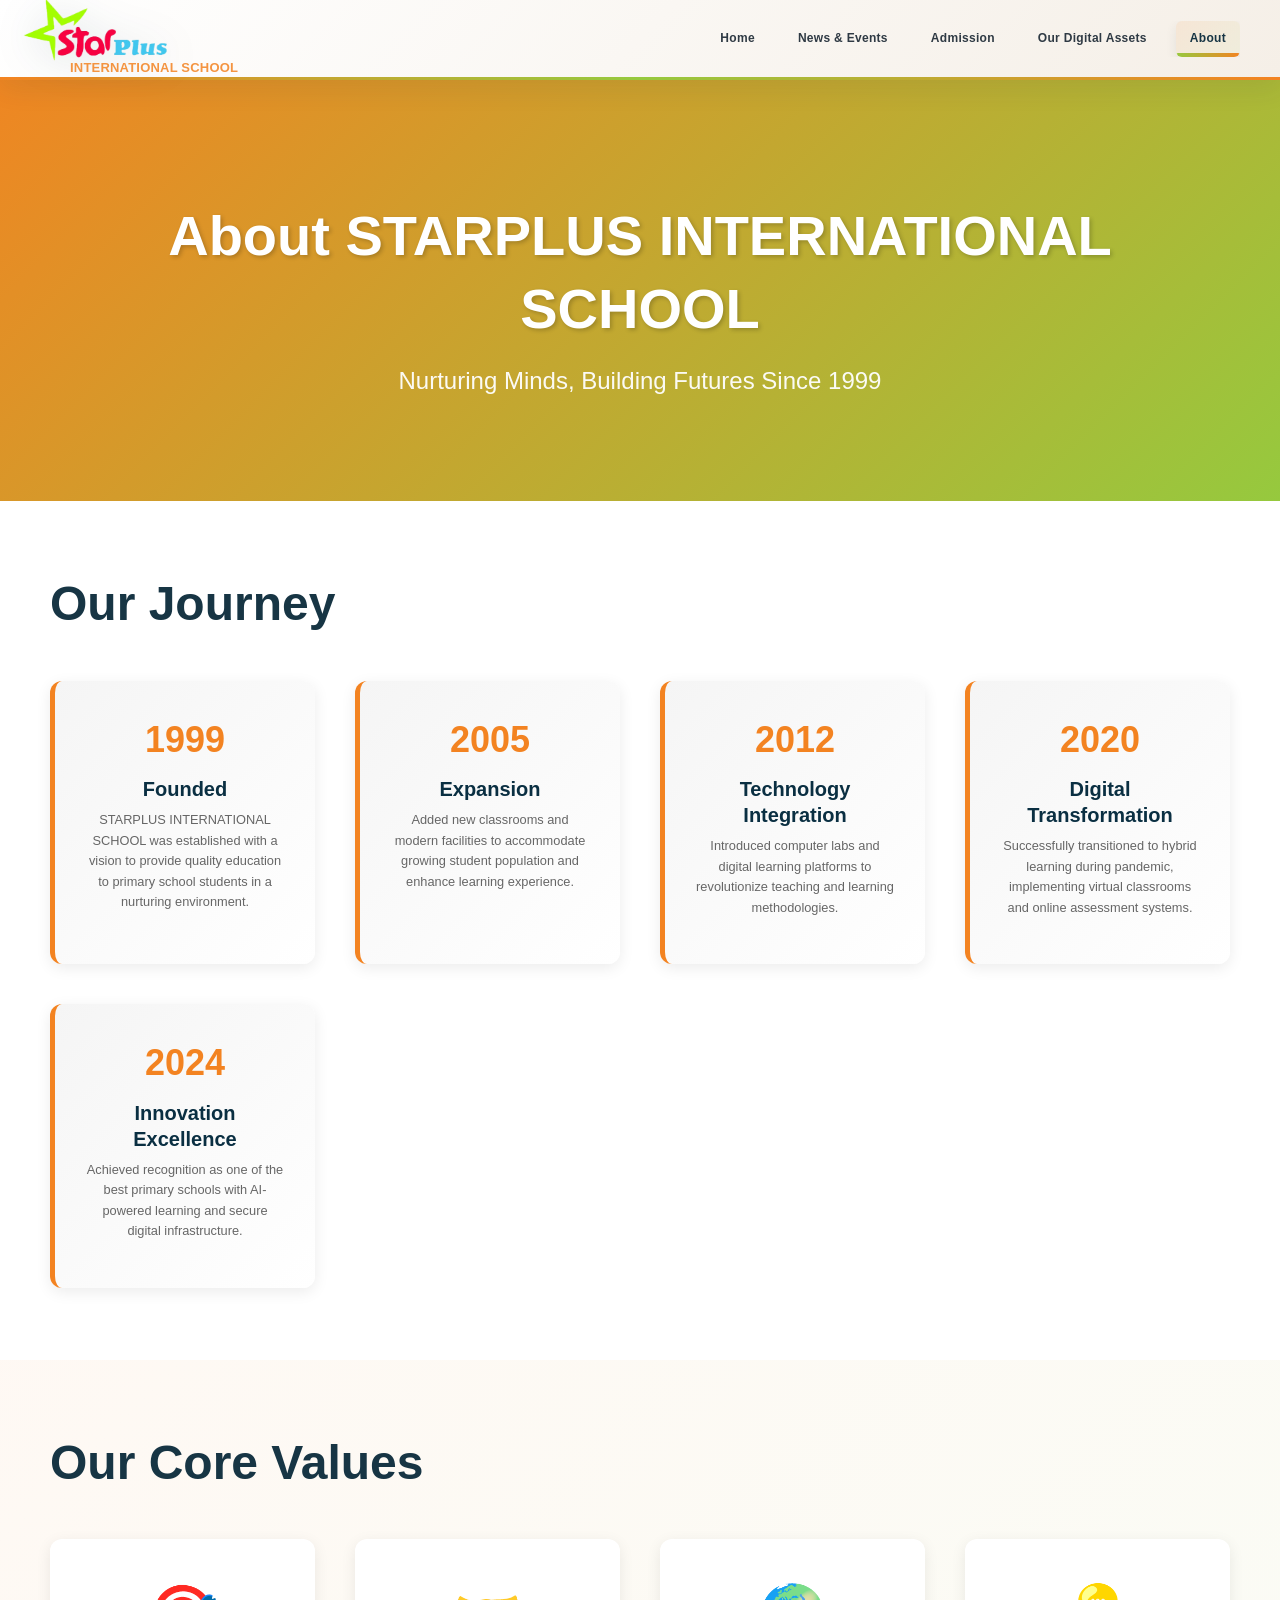
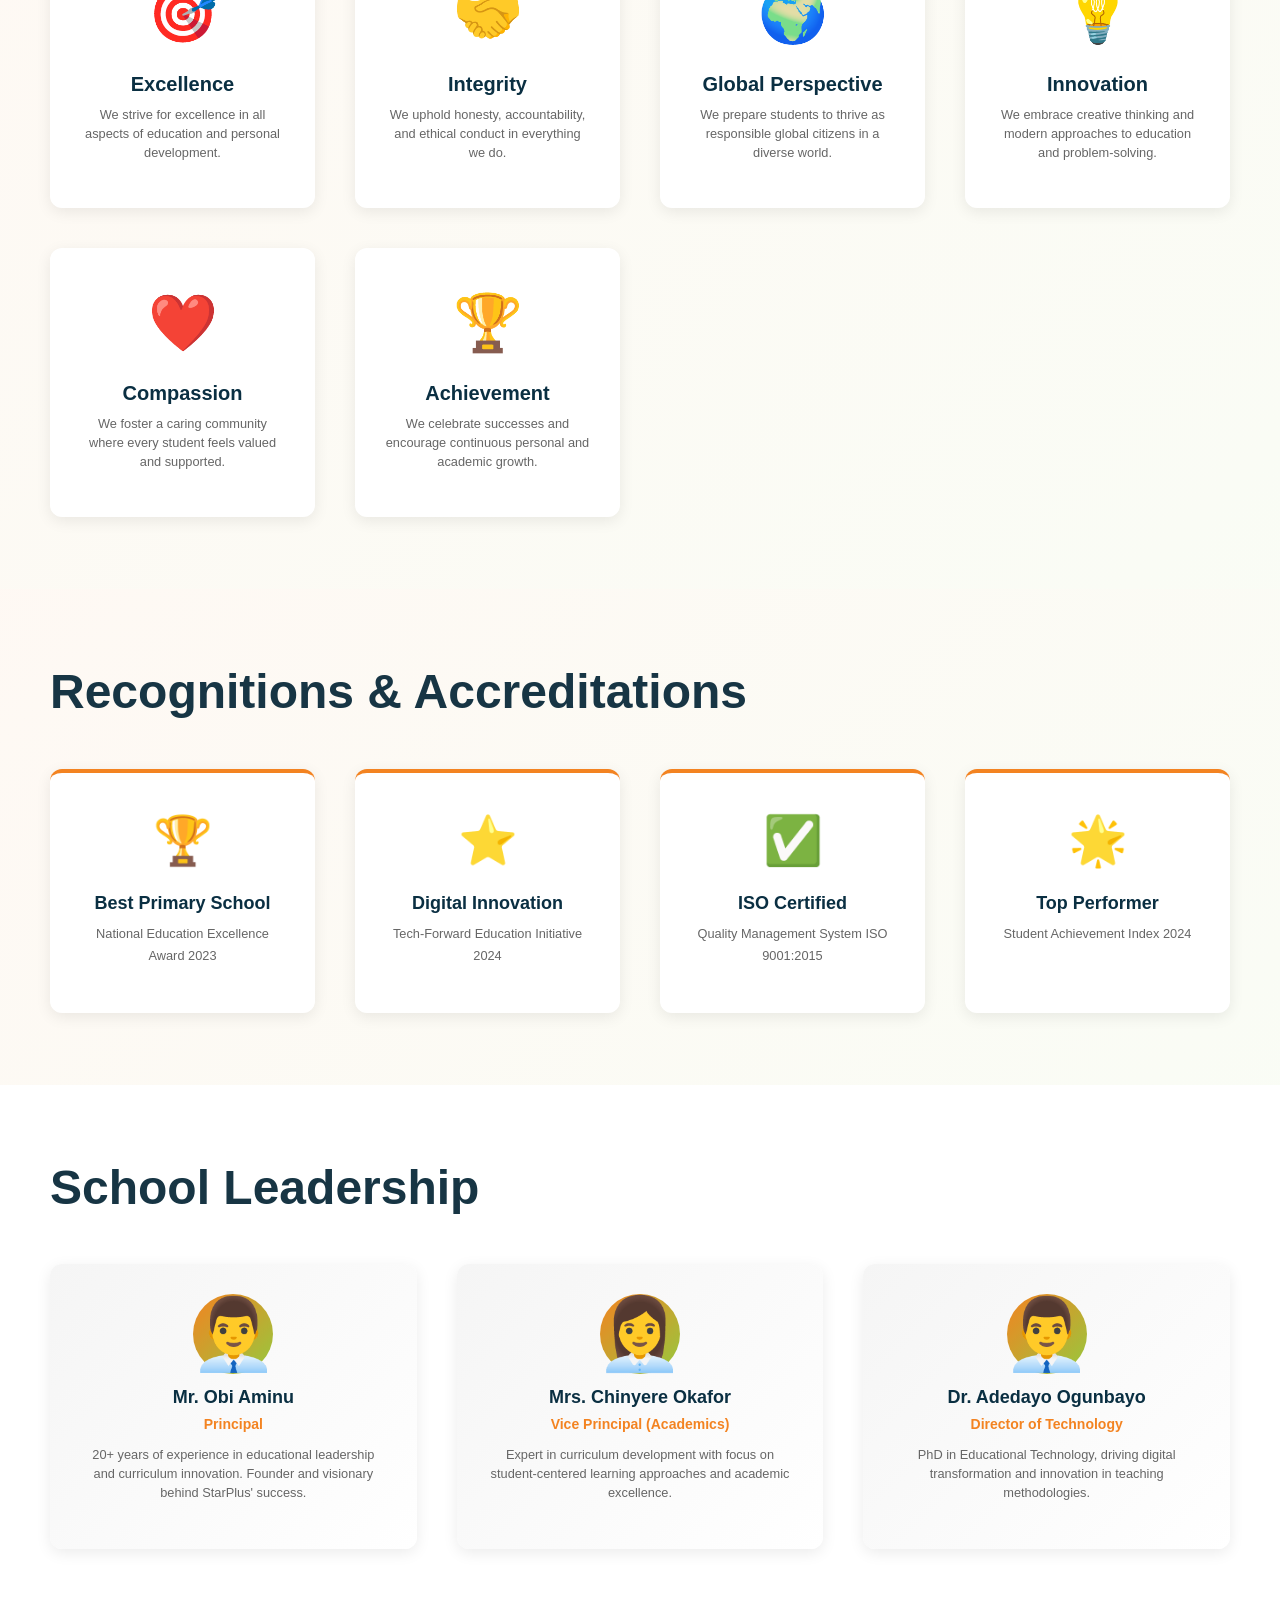
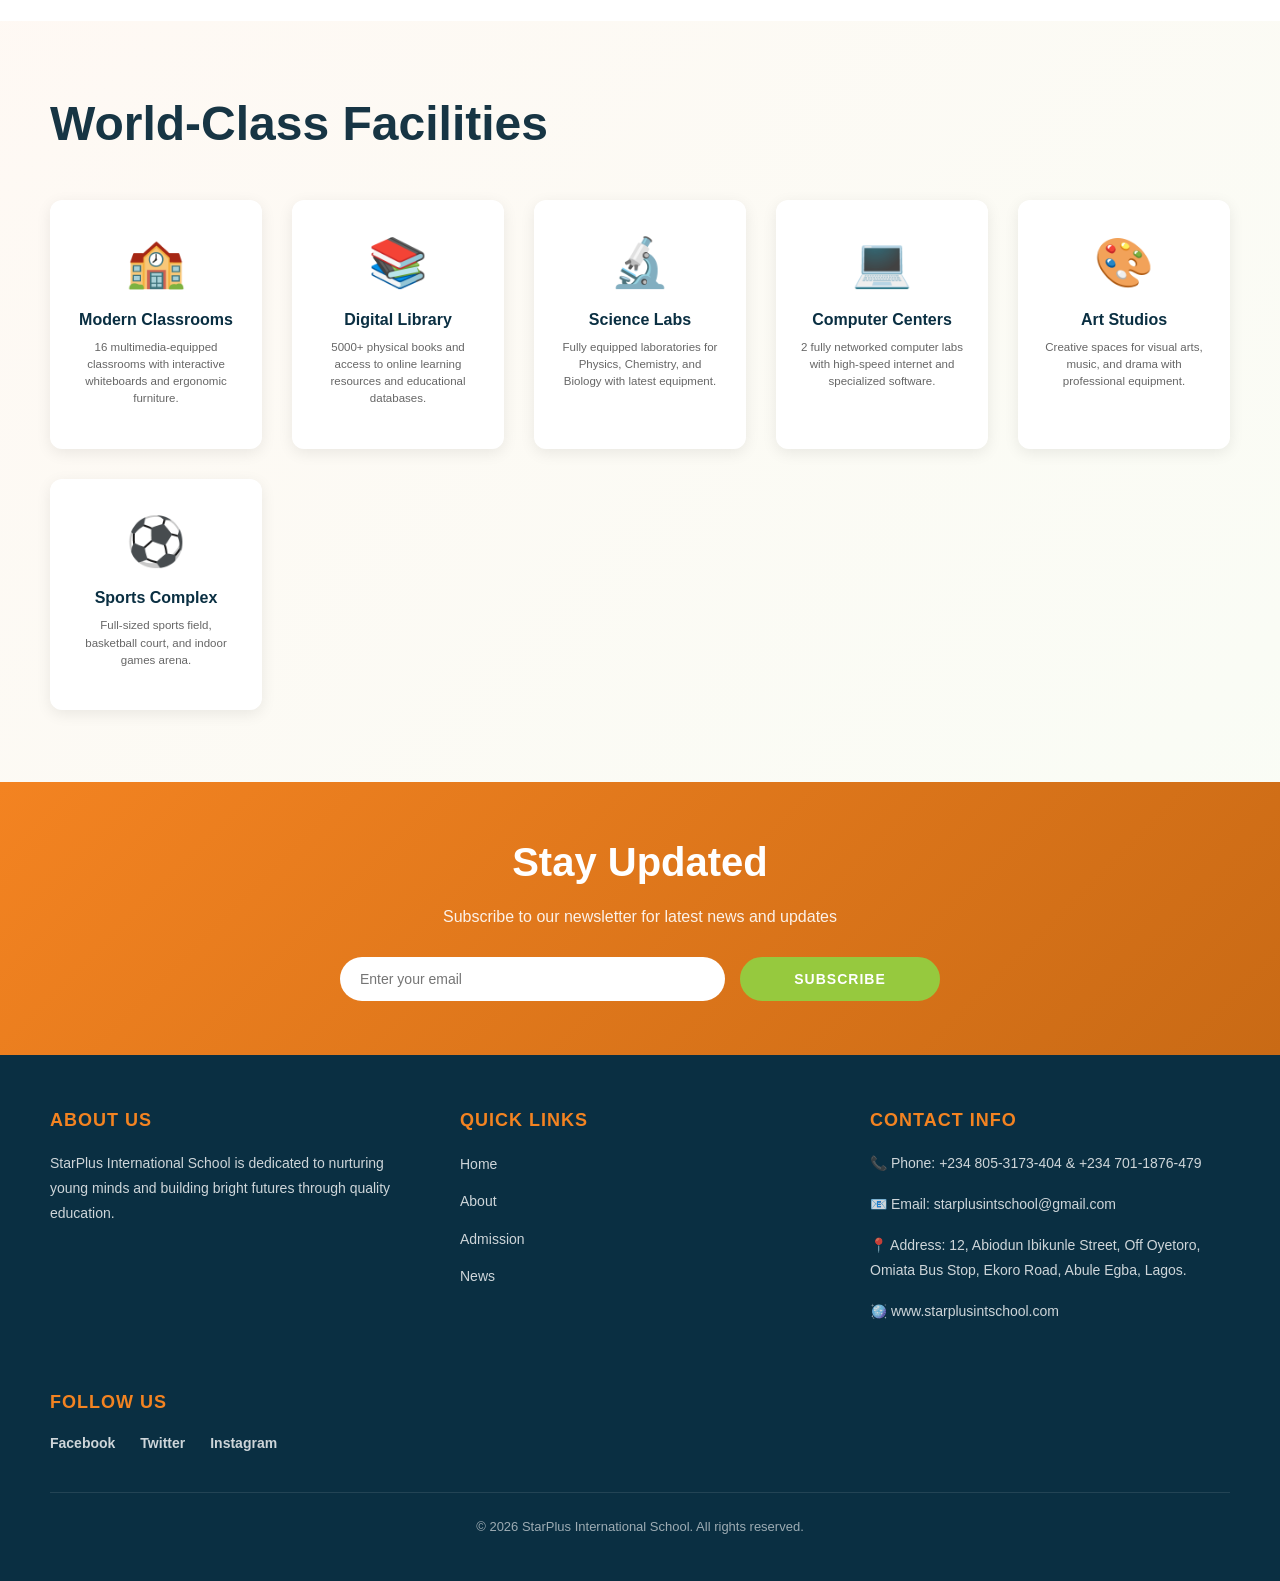
==== commit 00493a2a: "Fix dynamic sync and async timing bugs" ====
--- a/Desktop/Star Plus School mod/About.html
+++ b/Desktop/Star Plus School mod/About.html
@@ -334,12 +334,8 @@
       <!-- Back to Top Button -->
       <a href="#hero"><button class="back-to-top" id="backToTop">↑</button></a>
     </div>
-    <!-- Correct Sequential Script Loading -->
+    <script src="About.js"></script>
+    <script src="content-manager.js"></script>
     <script src="content-store.js"></script>
-    <script src="content-manager.js"></script>
-    <script src="app.js"></script>
-    <script src="About.js"></script>
-    <!-- Ensure this is included -->
-    <script src="Home.js"></script>
   </body>
 </html>
--- a/Desktop/Star Plus School mod/Home.css
+++ b/Desktop/Star Plus School mod/Home.css
@@ -209,7 +209,6 @@
   -webkit-text-fill-color: #f38321 !important;
 }
 
-
 .Tabs {
   left: 5px;
   display: flex;
@@ -417,13 +416,12 @@
   }
 }
 
-.motto{
+.motto {
   color: white;
   /* margin-top: -10px; */
-  
-}
-
-.motto{
+}
+
+.motto {
   color: white;
   font-weight: 700;
 }
@@ -435,13 +433,13 @@
   grid-template-columns: repeat(2, 1fr);
   gap: clamp(20px, 4vw, 40px);
   padding: clamp(40px, 8vh, 80px) clamp(20px, 5vw, 50px);
- background: 
+  background:
     linear-gradient(rgba(255, 255, 255, 0.895), rgba(255, 255, 255, 0.881)),
     url(./School\ background1.jpg);
-    background-size: contain; 
+  background-size: contain;
   background-repeat: repeat;
   background-position: center;
-  min-height: 100vh; 
+  min-height: 100vh;
   max-width: 1400px;
   margin: 0 auto;
   justify-items: center;
@@ -504,7 +502,7 @@
 }
 
 .vision {
-  background: rgba(0, 140, 255, 0.758);;
+  background: rgba(0, 140, 255, 0.758);
 }
 
 .vision:hover {
@@ -513,7 +511,7 @@
 }
 
 .achievement {
-  background: rgba(0, 140, 255, 0.758);;
+  background: rgba(0, 140, 255, 0.758);
 }
 
 .achievement:hover {
@@ -786,10 +784,10 @@
    ============================================ */
 .programs-section {
   /* padding: clamp(50px, 8vh, 100px) clamp(20px, 5vw, 50px); */
-   background: 
+  background:
     linear-gradient(rgba(245, 243, 243, 0.895), rgba(249, 245, 245, 0.968)),
     url(./School\ Background2.jpg);
-    background-size: contain; 
+  background-size: contain;
   background-repeat: repeat;
   background-position: center;
   /* min-height: 100vh;  */
@@ -1685,54 +1683,40 @@
 }
 
 .teacher-card::before {
-  content: "";
-  position: absolute;
-  top: -50%;
-  right: -50%;
-  width: 100%;
-  height: 100%;
-  background: radial-gradient(
-    circle,
-    rgba(255, 255, 255, 0.2) 0%,
-    transparent 70%
-  );
-  transition: all 0.3s ease;
-  pointer-events: none;
-}
-
-/* .teacher-card:hover {
-  transform: translateY(120px);
-  /* box-shadow: 0 12px 30px rgba(243, 131, 33, 0.18); */
-} */
+  display: none;
+}
 
 .teacher-card:hover::before {
   right: 0;
   top: 0;
 }
-
 .teacher-image {
-  font-size: clamp(50px, 8vw, 70px);
-  margin-bottom: 10px;
+  width: 100px;
+  height: 100px;
+  margin: 0 auto 15px auto;
+  border-radius: 50%;
+  position: relative;
+  overflow: hidden;
+  background: #ffffff;
   display: flex;
   align-items: center;
   justify-content: center;
-  width: 80px;
-  height: 80px;
-  background: linear-gradient(135deg, var(--primary), var(--secondary));
-  border-radius: 50%;
-  position: relative;
-  z-index: 1;
-  overflow: hidden;
-}
-
-.teacher-image img{
+  box-shadow: 0 4px 12px rgba(0, 0, 0, 0.1);
+  /* border: 3px solid var(--primary); */
+  flex-shrink: 0;
+}
+
+.teacher-image img {
   width: 100%;
   height: 100%;
   object-fit: cover;
-}
-
+  object-position: center 20%;
+  border-radius: 50%;
+  display: block;
+  top: -10px;
+}
 .Ita {
- display: flex;
+  display: flex;
   width: 100px;
   margin-top: 20px;
 }
@@ -1783,24 +1767,23 @@
    ============================================ */
 .gallery-section {
   padding: clamp(40px, 8vh, 80px) clamp(20px, 5vw, 50px);
-	/* background: linear-gradient(-45deg, #ff000080, #e77e3c, #23a6d5, #5df233dc); */
-	background-size: 400% 400%;
-	/* animation: gradient 15s ease infinite; */
-	/* height: 100vh; */
+  /* background: linear-gradient(-45deg, #ff000080, #e77e3c, #23a6d5, #5df233dc); */
+  background-size: 400% 400%;
+  /* animation: gradient 15s ease infinite; */
+  /* height: 100vh; */
 }
 
 @keyframes gradient {
-	0% {
-		background-position: 0% 50%;
-	}
-	50% {
-		background-position: 100% 50%;
-	}
-	100% {
-		background-position: 0% 50%;
-	}
-}
-
+  0% {
+    background-position: 0% 50%;
+  }
+  50% {
+    background-position: 100% 50%;
+  }
+  100% {
+    background-position: 0% 50%;
+  }
+}
 
 .gallery-container {
   display: grid;
